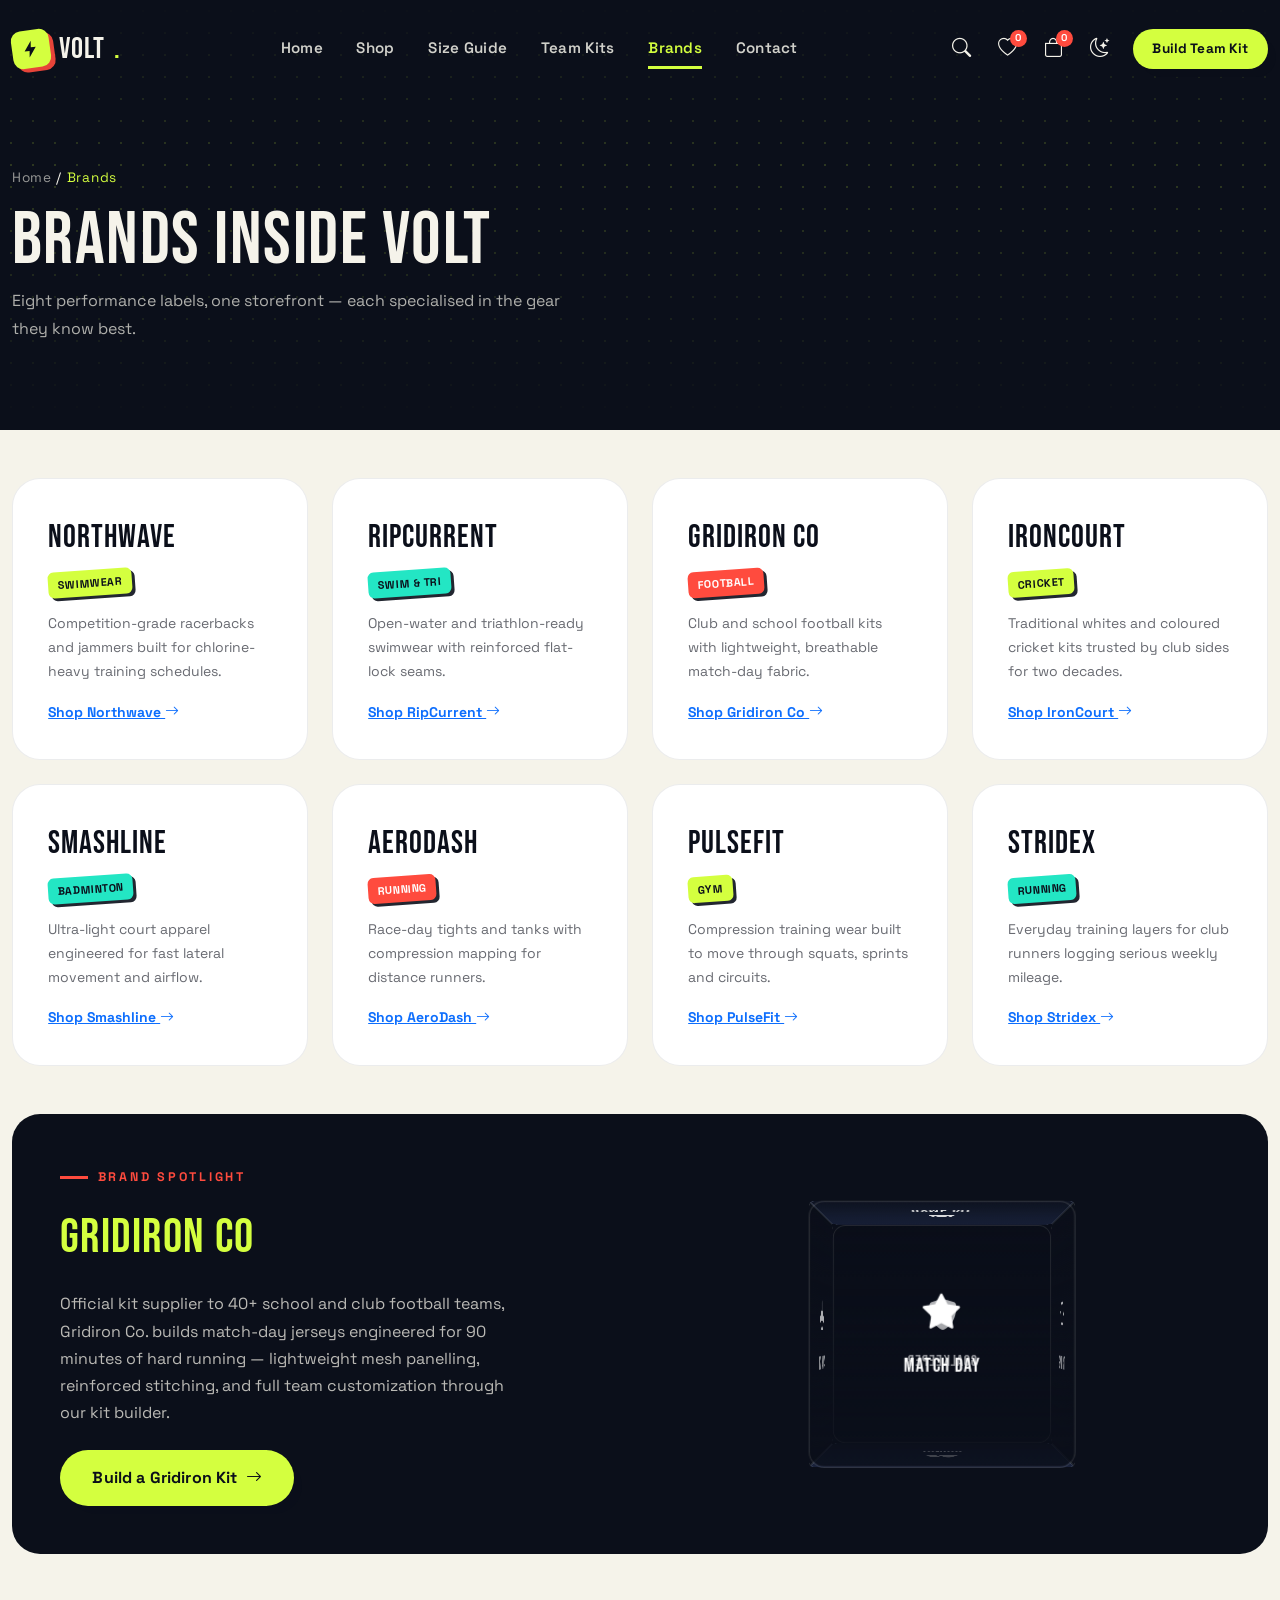
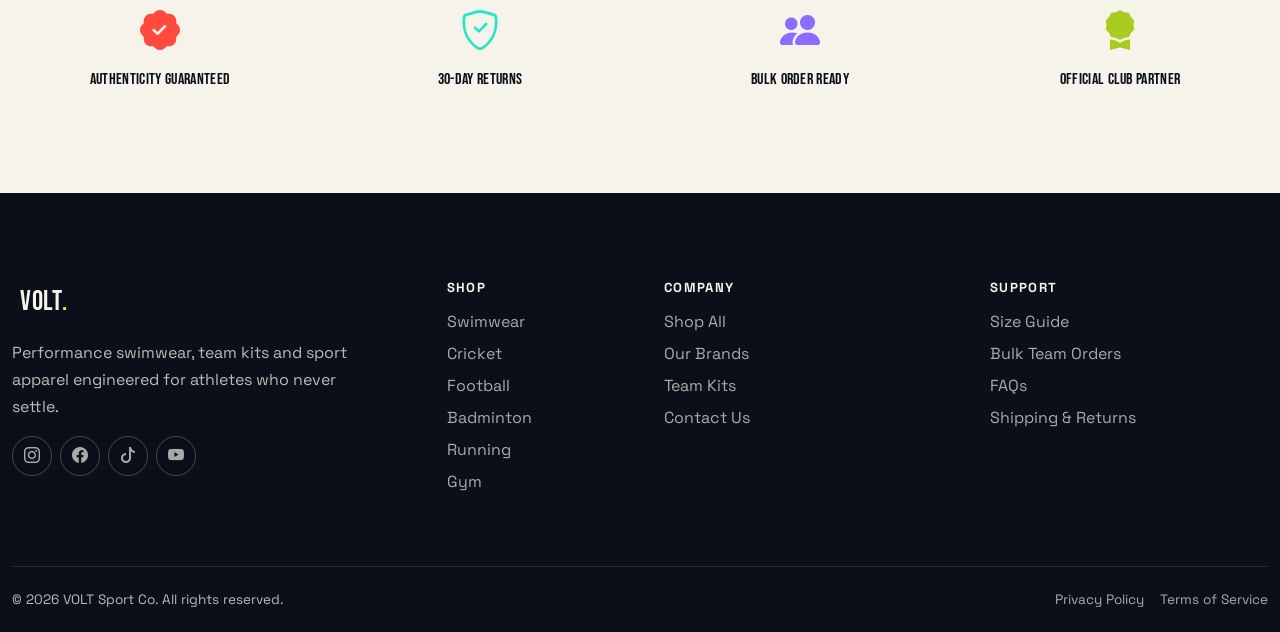
==== velocity-sport/brands.html @ 89af1147 "Add files via upload" ====
<!DOCTYPE html>
<html lang="en">
<head>
<script>(function(){try{var t=localStorage.getItem('volt_theme');if(t==='dark'||t==='light'){document.documentElement.setAttribute('data-theme',t);}else if(window.matchMedia&&window.matchMedia('(prefers-color-scheme: dark)').matches){document.documentElement.setAttribute('data-theme','dark');}}catch(e){}})();</script>
<meta charset="UTF-8">
<meta name="viewport" content="width=device-width, initial-scale=1.0">
<title>Our Brands | VOLT Sport Co.</title>
<meta name="description" content="Discover the performance brands inside VOLT Sport Co. — from swimwear specialists to team sport kit makers.">
<meta name="theme-color" content="#0B0F1A">
<link rel="icon" href="data:image/svg+xml,<svg xmlns=%22http://www.w3.org/2000/svg%22 viewBox=%220 0 24 24%22><rect width=%2224%22 height=%2224%22 rx=%226%22 fill=%22%23D4FF3F%22/><path d=%22M13 2L4 14h6l-1 8 9-12h-6l1-8z%22 fill=%22%230B0F1A%22/></svg>">
<link rel="preconnect" href="https://fonts.googleapis.com">
<link rel="preconnect" href="https://fonts.gstatic.com" crossorigin>
<link href="https://fonts.googleapis.com/css2?family=Bebas+Neue&family=Space+Grotesk:wght@400;500;600;700&display=swap" rel="stylesheet">
<link href="https://cdn.jsdelivr.net/npm/bootstrap@5.3.3/dist/css/bootstrap.min.css" rel="stylesheet">
<link href="https://cdn.jsdelivr.net/npm/bootstrap-icons@1.11.3/font/bootstrap-icons.css" rel="stylesheet">
<link href="https://unpkg.com/aos@2.3.4/dist/aos.css" rel="stylesheet">
<link href="assets/css/style.css" rel="stylesheet">
</head>
<body>

<nav id="mainNav" class="navbar navbar-expand-lg">
  <div class="container container-xl">
    <a class="navbar-brand" href="index.html">
      <span class="brand-mark"><svg viewBox="0 0 24 24" fill="none" xmlns="http://www.w3.org/2000/svg"><path d="M13 2L4 14h6l-1 8 9-12h-6l1-8z" fill="#0B0F1A"/></svg></span>
      VOLT<span style="color:var(--volt);">.</span>
    </a>
    <ul class="navbar-nav nav-links d-none d-lg-flex flex-row mb-0 mx-auto">
        <li class="nav-item"><a class="nav-link" href="index.html">Home</a></li>
        <li class="nav-item"><a class="nav-link" href="shop.html">Shop</a></li>
        <li class="nav-item"><a class="nav-link" href="size-guide.html">Size Guide</a></li>
        <li class="nav-item"><a class="nav-link" href="team-kit-customization.html">Team Kits</a></li>
        <li class="nav-item"><a class="nav-link active" href="brands.html">Brands</a></li>
        <li class="nav-item"><a class="nav-link" href="contact.html">Contact</a></li>
      </ul>
    <div class="nav-actions d-flex align-items-center gap-1">
      <button type="button" class="icon-btn" aria-label="Search" data-search-toggle><i class="bi bi-search"></i></button>
        <a href="wishlist.html" class="icon-btn position-relative" aria-label="Wishlist"><i class="bi bi-heart"></i><span class="cart-count" data-wishlist-count>0</span></a>
        <a href="cart.html" class="icon-btn position-relative" aria-label="Cart"><i class="bi bi-bag"></i><span class="cart-count" data-cart-count>0</span></a>
        <button type="button" class="icon-btn" aria-label="Toggle dark mode" data-theme-toggle><i class="bi bi-moon-stars" data-theme-icon></i></button>
        <a href="team-kit-customization.html" class="btn btn-volt btn-sm-pill ms-2 d-none d-xl-inline-flex">Build Team Kit</a>
      <button class="btn-icon-circle btn-icon-circle-sm d-lg-none ms-1" type="button" data-bs-toggle="offcanvas" data-bs-target="#mobileNav" aria-controls="mobileNav" aria-label="Open menu">
        <i class="bi bi-list fs-5"></i>
      </button>
    </div>
  </div>
</nav>

<div class="offcanvas offcanvas-end offcanvas-sport" tabindex="-1" id="mobileNav">
  <div class="offcanvas-header">
    <span class="fw-display fs-3" style="color:var(--volt)">VOLT.</span>
    <button type="button" class="btn-close btn-close-white" data-bs-dismiss="offcanvas" aria-label="Close"></button>
  </div>
  <div class="offcanvas-body d-flex flex-column">
    <ul class="navbar-nav flex-grow-1">
      <li><a class="nav-link" href="index.html">Home</a></li>
      <li><a class="nav-link" href="shop.html">Shop</a></li>
      <li><a class="nav-link" href="size-guide.html">Size Guide</a></li>
      <li><a class="nav-link" href="team-kit-customization.html">Team Kits</a></li>
      <li><a class="nav-link" href="brands.html">Brands</a></li>
      <li><a class="nav-link" href="contact.html">Contact</a></li>
    </ul>
    <a href="team-kit-customization.html" class="btn btn-volt w-100 mt-4">Build Team Kit</a>
  </div>
</div>

<div class="search-overlay" id="searchOverlay">
  <button type="button" class="search-close" data-search-close aria-label="Close search"><i class="bi bi-x-lg"></i></button>
  <form>
    <input type="search" data-search-input placeholder="Search products…" aria-label="Search products" autocomplete="off">
  </form>
  <div class="search-tags">
    <a href="#" data-search-tag="swimwear">Swimwear</a>
    <a href="#" data-search-tag="cricket">Cricket</a>
    <a href="#" data-search-tag="football">Football</a>
    <a href="#" data-search-tag="badminton">Badminton</a>
    <a href="#" data-search-tag="running">Running</a>
    <a href="#" data-search-tag="gym">Gym</a>
  </div>
</div>

<header class="page-header">
  <div class="container container-xl position-relative">
    <nav class="breadcrumb-sport mb-3"><a href="index.html">Home</a> / <span class="current">Brands</span></nav>
    <h1 class="mb-2">Brands Inside VOLT</h1>
    <p style="color:rgba(245,243,234,.7); max-width:560px;">Eight performance labels, one storefront — each specialised in the gear they know best.</p>
  </div>
</header>

<main class="section-pad pt-5">
  <div class="container container-xl">

    <div class="row g-4 mb-5">
      <div class="col-md-6 col-lg-3" data-aos="fade-up">
        <div class="brand-card">
          <div class="brand-wordmark mb-2">NORTHWAVE</div>
          <span class="sticker sticker-best" style="position:static; display:inline-block;">Swimwear</span>
          <p class="text-secondary small mt-3 mb-3">Competition-grade racerbacks and jammers built for chlorine-heavy training schedules.</p>
          <a href="shop.html" class="fw-bold small text-decoration-underline">Shop Northwave <i class="bi bi-arrow-right"></i></a>
        </div>
      </div>
      <div class="col-md-6 col-lg-3" data-aos="fade-up" data-aos-delay="50">
        <div class="brand-card">
          <div class="brand-wordmark mb-2">RIPCURRENT</div>
          <span class="sticker sticker-new" style="position:static; display:inline-block;">Swim &amp; Tri</span>
          <p class="text-secondary small mt-3 mb-3">Open-water and triathlon-ready swimwear with reinforced flat-lock seams.</p>
          <a href="shop.html" class="fw-bold small text-decoration-underline">Shop RipCurrent <i class="bi bi-arrow-right"></i></a>
        </div>
      </div>
      <div class="col-md-6 col-lg-3" data-aos="fade-up" data-aos-delay="100">
        <div class="brand-card">
          <div class="brand-wordmark mb-2">GRIDIRON CO</div>
          <span class="sticker sticker-sale" style="position:static; display:inline-block;">Football</span>
          <p class="text-secondary small mt-3 mb-3">Club and school football kits with lightweight, breathable match-day fabric.</p>
          <a href="shop.html" class="fw-bold small text-decoration-underline">Shop Gridiron Co <i class="bi bi-arrow-right"></i></a>
        </div>
      </div>
      <div class="col-md-6 col-lg-3" data-aos="fade-up" data-aos-delay="150">
        <div class="brand-card">
          <div class="brand-wordmark mb-2">IRONCOURT</div>
          <span class="sticker sticker-best" style="position:static; display:inline-block;">Cricket</span>
          <p class="text-secondary small mt-3 mb-3">Traditional whites and coloured cricket kits trusted by club sides for two decades.</p>
          <a href="shop.html" class="fw-bold small text-decoration-underline">Shop IronCourt <i class="bi bi-arrow-right"></i></a>
        </div>
      </div>
      <div class="col-md-6 col-lg-3" data-aos="fade-up">
        <div class="brand-card">
          <div class="brand-wordmark mb-2">SMASHLINE</div>
          <span class="sticker sticker-new" style="position:static; display:inline-block;">Badminton</span>
          <p class="text-secondary small mt-3 mb-3">Ultra-light court apparel engineered for fast lateral movement and airflow.</p>
          <a href="shop.html" class="fw-bold small text-decoration-underline">Shop Smashline <i class="bi bi-arrow-right"></i></a>
        </div>
      </div>
      <div class="col-md-6 col-lg-3" data-aos="fade-up" data-aos-delay="50">
        <div class="brand-card">
          <div class="brand-wordmark mb-2">AERODASH</div>
          <span class="sticker sticker-sale" style="position:static; display:inline-block;">Running</span>
          <p class="text-secondary small mt-3 mb-3">Race-day tights and tanks with compression mapping for distance runners.</p>
          <a href="shop.html" class="fw-bold small text-decoration-underline">Shop AeroDash <i class="bi bi-arrow-right"></i></a>
        </div>
      </div>
      <div class="col-md-6 col-lg-3" data-aos="fade-up" data-aos-delay="100">
        <div class="brand-card">
          <div class="brand-wordmark mb-2">PULSEFIT</div>
          <span class="sticker sticker-best" style="position:static; display:inline-block;">Gym</span>
          <p class="text-secondary small mt-3 mb-3">Compression training wear built to move through squats, sprints and circuits.</p>
          <a href="shop.html" class="fw-bold small text-decoration-underline">Shop PulseFit <i class="bi bi-arrow-right"></i></a>
        </div>
      </div>
      <div class="col-md-6 col-lg-3" data-aos="fade-up" data-aos-delay="150">
        <div class="brand-card">
          <div class="brand-wordmark mb-2">STRIDEX</div>
          <span class="sticker sticker-new" style="position:static; display:inline-block;">Running</span>
          <p class="text-secondary small mt-3 mb-3">Everyday training layers for club runners logging serious weekly mileage.</p>
          <a href="shop.html" class="fw-bold small text-decoration-underline">Shop Stridex <i class="bi bi-arrow-right"></i></a>
        </div>
      </div>
    </div>

    <!-- SPOTLIGHT -->
    <div class="brand-spotlight p-4 p-lg-5 mb-5" data-aos="zoom-in">
      <div class="row align-items-center g-5">
        <div class="col-lg-6">
          <span class="eyebrow">Brand spotlight</span>
          <div class="brand-wordmark mt-3" style="font-size:3rem; color:var(--volt);">GRIDIRON CO</div>
          <p class="mt-3" style="color:rgba(245,243,234,.75); max-width:460px;">Official kit supplier to 40+ school and club football teams, Gridiron Co. builds match-day jerseys engineered for 90 minutes of hard running — lightweight mesh panelling, reinforced stitching, and full team customization through our kit builder.</p>
          <a href="team-kit-customization.html" class="btn btn-volt mt-2">Build a Gridiron Kit <i class="bi bi-arrow-right ms-1"></i></a>
        </div>
        <div class="col-lg-6">
          <div class="kit-cube-wrap">
            <div class="kit-cube">
              <div class="face f1" style="background-image:url('https://images.unsplash.com/photo-1761258772216-29a109aa4eb1?auto=format&fit=crop&w=600&h=600&q=85');"><span class="face-content"><i class="bi bi-star-fill"></i>MATCH DAY</span></div>
              <div class="face f2" style="background-image:url('https://images.unsplash.com/photo-1641159009736-8a5fd4e52fef?auto=format&fit=crop&w=600&h=600&q=85');"><span class="face-content"><i class="bi bi-arrow-repeat"></i>TRAINING</span></div>
              <div class="face f3" style="background-image:url('https://images.unsplash.com/photo-1775005968080-abcc8d960053?auto=format&fit=crop&w=600&h=600&q=85');"><span class="face-content"><i class="bi bi-shield-fill"></i>GOALKEEPER</span></div>
              <div class="face f4" style="background-image:url('https://images.unsplash.com/photo-1601087373050-0cb2aa6bf7ab?auto=format&fit=crop&w=600&h=600&q=85');"><span class="face-content"><i class="bi bi-airplane-fill"></i>AWAY KIT</span></div>
              <div class="face f5" style="background-image:url('https://images.unsplash.com/photo-1671016233730-44258a88eb03?auto=format&fit=crop&w=600&h=600&q=85');"><span class="face-content"><i class="bi bi-house-fill"></i>HOME KIT</span></div>
              <div class="face f6" style="background-image:url('https://images.unsplash.com/photo-1622659097574-c814ee26068e?auto=format&fit=crop&w=600&h=600&q=85');"><span class="face-content"><i class="bi bi-people-fill"></i>JUNIOR</span></div>
            </div>
          </div>
        </div>
      </div>
    </div>

    <!-- TRUST BADGES -->
    <div class="row g-4 text-center" data-aos="fade-up">
      <div class="col-6 col-lg-3">
        <i class="bi bi-patch-check-fill fs-1 mb-2 d-block" style="color:var(--coral)"></i>
        <h3 class="h6 mb-0">Authenticity Guaranteed</h3>
      </div>
      <div class="col-6 col-lg-3">
        <i class="bi bi-shield-check fs-1 mb-2 d-block" style="color:var(--cyan)"></i>
        <h3 class="h6 mb-0">30-Day Returns</h3>
      </div>
      <div class="col-6 col-lg-3">
        <i class="bi bi-people-fill fs-1 mb-2 d-block" style="color:var(--violet)"></i>
        <h3 class="h6 mb-0">Bulk Order Ready</h3>
      </div>
      <div class="col-6 col-lg-3">
        <i class="bi bi-award-fill fs-1 mb-2 d-block" style="color:var(--volt-dark)"></i>
        <h3 class="h6 mb-0">Official Club Partner</h3>
      </div>
    </div>

  </div>
</main>

<footer class="site-footer">
  <div class="container container-xl">
    <div class="row g-5">
      <div class="col-lg-4">
        <a href="index.html" class="navbar-brand mb-3 d-inline-flex fw-display fs-3" style="color:var(--paper);">
          <span class="brand-mark me-2"><svg viewBox="0 0 24 24" fill="none" xmlns="http://www.w3.org/2000/svg"><path d="M13 2L4 14h6l-1 8 9-12h-6l1-8z" fill="#0B0F1A"/></svg></span>
          VOLT<span style="color:var(--volt);">.</span>
        </a>
        <p class="pe-lg-5">Performance swimwear, team kits and sport apparel engineered for athletes who never settle.</p>
        <div class="d-flex gap-2 mt-3">
          <a href="https://www.instagram.com/" target="_blank" rel="noopener" class="footer-social" aria-label="Instagram"><i class="bi bi-instagram"></i></a>
          <a href="https://www.facebook.com/" target="_blank" rel="noopener" class="footer-social" aria-label="Facebook"><i class="bi bi-facebook"></i></a>
          <a href="https://www.tiktok.com/" target="_blank" rel="noopener" class="footer-social" aria-label="TikTok"><i class="bi bi-tiktok"></i></a>
          <a href="https://www.youtube.com/" target="_blank" rel="noopener" class="footer-social" aria-label="YouTube"><i class="bi bi-youtube"></i></a>
        </div>
      </div>
      <div class="col-lg-2 col-6">
        <h6 class="mb-3">Shop</h6>
        <ul class="list-unstyled d-flex flex-column gap-2">
          <li><a href="shop.html">Swimwear</a></li>
          <li><a href="shop.html">Cricket</a></li>
          <li><a href="shop.html">Football</a></li>
          <li><a href="shop.html">Badminton</a></li>
          <li><a href="shop.html">Running</a></li>
          <li><a href="shop.html">Gym</a></li>
        </ul>
      </div>
      <div class="col-lg-3 col-6">
        <h6 class="mb-3">Company</h6>
        <ul class="list-unstyled d-flex flex-column gap-2">
          <li><a href="shop.html">Shop All</a></li>
          <li><a href="brands.html">Our Brands</a></li>
          <li><a href="team-kit-customization.html">Team Kits</a></li>
          <li><a href="contact.html">Contact Us</a></li>
        </ul>
      </div>
      <div class="col-lg-3">
        <h6 class="mb-3">Support</h6>
        <ul class="list-unstyled d-flex flex-column gap-2">
          <li><a href="size-guide.html">Size Guide</a></li>
          <li><a href="contact.html">Bulk Team Orders</a></li>
          <li><a href="contact.html#faq">FAQs</a></li>
          <li><a href="contact.html">Shipping &amp; Returns</a></li>
        </ul>
      </div>
    </div>
    <div class="footer-bottom d-flex flex-wrap justify-content-between align-items-center gap-2">
      <span>&copy; <span data-year></span> VOLT Sport Co. All rights reserved.</span>
      <div class="d-flex gap-3">
        <a href="#">Privacy Policy</a><a href="#">Terms of Service</a>
      </div>
    </div>
  </div>
</footer>
<button class="back-to-top" aria-label="Back to top"><i class="bi bi-arrow-up"></i></button>

<script src="https://cdn.jsdelivr.net/npm/bootstrap@5.3.3/dist/js/bootstrap.bundle.min.js"></script>
<script src="https://unpkg.com/aos@2.3.4/dist/aos.js"></script>
<script src="assets/js/store.js"></script>
<script src="assets/js/main.js"></script>
</body>
</html>
---- velocity-sport/assets/css/style.css ----
/* =========================================================
   VOLT SPORT — Swimwear & Sports Clothing Store
   Custom design system layered on top of Bootstrap 5.
   Palette: ink navy + paper cream + volt lime + coral + cyan
   Type: Bebas Neue (display) / Space Grotesk (body)
   ========================================================= */

:root{
  --ink:        #0B0F1A;
  --ink-soft:   #141B2E;
  --ink-line:   #232B41;
  --paper:      #F5F3EA;
  --paper-dim:  #EAE7DB;
  --volt:       #D4FF3F;
  --volt-dark:  #A8CC1F;
  --coral:      #FF4B3E;
  --cyan:       #23E6C4;
  --violet:     #8C6BFF;

  --font-display: 'Bebas Neue', 'Arial Narrow', sans-serif;
  --font-body: 'Space Grotesk', 'Segoe UI', sans-serif;

  --radius-sm: 6px;
  --radius-md: 14px;
  --radius-lg: 28px;

  --shadow-hard: 8px 8px 0 rgba(11,15,26,0.9);
  --shadow-soft: 0 20px 60px -20px rgba(11,15,26,0.45);
  --ease-out: cubic-bezier(.16,1,.3,1);

  /* Theme-aware surface tokens (light = default) */
  --bg-page: var(--paper);
  --bg-surface: #ffffff;
  --bg-surface-alt: var(--paper-dim);
  --text-primary: var(--ink);
  --text-muted: rgba(11,15,26,.62);
  --border-subtle: rgba(11,15,26,.08);
  --border-strong: var(--ink);
  --input-bg: transparent;
  --scrollbar-track: var(--paper-dim);
}
:root[data-theme="dark"]{
  --bg-page: #0B0F1A;
  --bg-surface: #151D33;
  --bg-surface-alt: #10182B;
  --text-primary: #F5F3EA;
  --text-muted: rgba(245,243,234,.62);
  --border-subtle: rgba(245,243,234,.12);
  --border-strong: rgba(245,243,234,.55);
  --input-bg: rgba(245,243,234,.04);
  --scrollbar-track: #10182B;
}

/* ---------- Base ---------- */
*{ box-sizing: border-box; }
html{ scroll-behavior: smooth; }
body{
  font-family: var(--font-body);
  background: var(--bg-page);
  color: var(--text-primary);
  overflow-x: hidden;
  -webkit-font-smoothing: antialiased;
  transition: background .3s var(--ease-out), color .3s var(--ease-out);
}
::selection{ background: var(--volt); color: var(--ink); }
::-webkit-scrollbar{ width: 10px; height:10px; }
::-webkit-scrollbar-track{ background: var(--scrollbar-track); }
::-webkit-scrollbar-thumb{ background: var(--ink); border-radius: 20px; border:2px solid var(--paper-dim); }

h1,h2,h3,h4,h5,h6, .display-font{
  font-family: var(--font-display);
  letter-spacing: .02em;
  text-transform: uppercase;
  line-height: 1.02;
  /* Inherit rather than force text-primary: a heading nested inside a fixed
     literal-colored band (page-header, flip-card back, kit-teaser, etc.)
     must pick up that band's own color instead of overriding it — an
     inherited value always loses to any directly-matching rule, which is
     exactly the bug this caused. Everywhere else this resolves to the same
     var(--text-primary) that <body> already sets, so normal pages are
     unaffected. */
  color: inherit;
}
p{ line-height: 1.7; }
a{ text-decoration: none; }
.text-volt{ color: var(--volt-dark) !important; }
.text-coral{ color: var(--coral) !important; }
.text-cyan{ color: var(--cyan) !important; }
.bg-ink{ background: var(--ink) !important; }
.bg-paper-dim{ background: var(--bg-surface-alt) !important; }
.text-secondary{ color: var(--text-muted) !important; }
.fw-display{ font-family: var(--font-display); letter-spacing:.02em; text-transform:uppercase; }

.eyebrow{
  font-family: var(--font-body);
  font-weight: 700;
  font-size: .78rem;
  letter-spacing: .22em;
  text-transform: uppercase;
  color: var(--coral);
  display: inline-flex;
  align-items: center;
  gap: .6rem;
}
.eyebrow::before{
  content:"";
  width: 28px; height: 3px;
  background: var(--coral);
  display:inline-block;
}

.container-xl{ max-width: 1320px; }

/* ---------- Buttons ---------- */
.btn{
  font-family: var(--font-body);
  font-weight: 700;
  letter-spacing: .01em;
  border-radius: 999px;
  padding: .85rem 1.9rem;
  border: 2px solid transparent;
  transition: transform .25s var(--ease-out), box-shadow .25s var(--ease-out), background .25s, color .25s;
}
.btn-volt{
  background: var(--volt);
  color: var(--ink);
  box-shadow: var(--shadow-hard);
}
.btn-volt:hover{
  background: var(--ink);
  color: var(--volt);
  transform: translate(-3px,-3px);
  box-shadow: 11px 11px 0 rgba(212,255,63,0.85);
}
.btn-coral{
  background: var(--coral);
  color: #fff;
  box-shadow: var(--shadow-hard);
}
.btn-coral:hover{
  background: var(--ink);
  color: var(--coral);
  transform: translate(-3px,-3px);
  box-shadow: 11px 11px 0 rgba(255,75,62,0.75);
}
.btn-outline-ink{
  border-color: var(--border-strong);
  color: var(--text-primary);
  background: transparent;
}
.btn-outline-ink:hover{ background: var(--ink); color: var(--paper); transform: translateY(-2px); }
.newsletter-panel .btn-outline-ink{ border-color: var(--ink) !important; color: var(--ink) !important; }
.newsletter-panel .btn-outline-ink:hover{ background: var(--ink) !important; color: var(--paper) !important; }
/* Newsletter panel keeps a fixed brand-lime background in both themes, so its
   text and input must stay pinned to ink/white rather than following the
   theme-aware text tokens (which would turn near-white in dark mode and
   disappear against the lime background). */
.newsletter-panel, .newsletter-panel h2, .newsletter-panel p{ color: var(--ink) !important; }
.newsletter-panel .form-control-sport{
  background: rgba(11,15,26,.06) !important; color: var(--ink) !important; border-color: var(--ink) !important;
}
.newsletter-panel .form-control-sport::placeholder{ color: rgba(11,15,26,.55) !important; }
.btn-outline-paper{
  border-color: rgba(245,243,234,0.5);
  color: var(--paper);
}
.btn-outline-paper:hover{ background: var(--paper); color: var(--ink); border-color: var(--paper); }
.btn-sm-pill{ padding: .5rem 1.1rem; font-size:.85rem; border-radius: 999px; }
.btn-icon-circle{
  width: 52px; height:52px; border-radius:50%;
  display:inline-flex; align-items:center; justify-content:center;
  border: 2px solid var(--border-strong); background: transparent; color: var(--text-primary);
  transition: all .3s var(--ease-out);
}
.btn-icon-circle:hover{ background: var(--ink); color: var(--volt); transform: rotate(20deg); }

/* ---------- Navbar ---------- */
#mainNav{
  position: fixed; top:0; left:0; right:0; z-index: 1050;
  padding: 1.35rem 0;
  transition: all .4s var(--ease-out);
  background: transparent;
}
#mainNav.is-scrolled{
  background: rgba(11,15,26,0.92);
  backdrop-filter: blur(14px);
  padding: .75rem 0;
  box-shadow: 0 10px 40px -14px rgba(0,0,0,.5);
}
#mainNav .navbar-brand{
  font-family: var(--font-display);
  font-size: 1.85rem;
  letter-spacing: .04em;
  color: var(--paper);
  display:flex; align-items:center; gap:.55rem;
}
#mainNav .navbar-brand .brand-mark{
  width: 38px; height:38px; border-radius: 10px;
  background: var(--volt);
  display:inline-flex; align-items:center; justify-content:center;
  transform: rotate(-8deg);
  box-shadow: 4px 4px 0 rgba(255,75,62,0.9);
}
#mainNav .navbar-brand .brand-mark svg{ width:20px; height:20px; }
#mainNav .container-xl{ display:flex; align-items:center; justify-content:space-between; flex-wrap: nowrap; gap: .75rem; }
.btn-icon-circle-sm{ width:42px; height:42px; border-color: rgba(245,243,234,0.5); color: var(--paper); }
.nav-links{ gap: 2.1rem; }
.nav-links .nav-link{
  position:relative;
  font-family: var(--font-body);
  font-weight: 600;
  font-size: .95rem;
  letter-spacing: .02em;
  color: rgba(245,243,234,0.85) !important;
  padding: .3rem 0 !important;
}
.nav-links .nav-link::after{
  content:"";
  position:absolute; left:0; bottom:-4px;
  width:0; height:3px; background: var(--volt);
  transition: width .3s var(--ease-out);
}
.nav-links .nav-link:hover::after,
.nav-links .nav-link.active::after{ width:100%; }
.nav-links .nav-link.active{ color: var(--volt) !important; }
.nav-actions .icon-btn{
  background: transparent; border: none; padding: 0; margin: 0; appearance: none; cursor: pointer;
  color: var(--paper); font-size:1.2rem; position:relative;
  width:42px;height:42px; display:inline-flex; align-items:center; justify-content:center;
  border-radius: 50%; transition: background .25s;
}
.nav-actions .icon-btn:hover{ background: rgba(245,243,234,0.12); }
.nav-actions .icon-btn:focus{ outline: 2px solid rgba(245,243,234,.4); outline-offset: 2px; }
.cart-count{
  position:absolute; top:2px; right:2px;
  background: var(--coral); color:#fff; font-size:.62rem; font-weight:700;
  width:17px; height:17px; border-radius:50%;
  display:flex; align-items:center; justify-content:center;
  font-family: var(--font-body);
}
.offcanvas-sport{ background: var(--ink); color: var(--paper); width: min(380px, 88vw); }
.offcanvas-sport .nav-link{ color: var(--paper); font-size:1.4rem; font-family: var(--font-display); letter-spacing:.03em; padding:.6rem 0; }

/* ---------- Hero (3D layered) ---------- */
.hero{
  position: relative;
  min-height: 100vh;
  background: radial-gradient(ellipse at 20% 20%, #1c2540 0%, var(--ink) 55%);
  color: var(--paper);
  overflow: hidden;
  padding-top: 140px;
  padding-bottom: 90px;
  perspective: 1400px;
}
.hero::before{
  content:"";
  position:absolute; inset:0;
  background-image: linear-gradient(rgba(245,243,234,.05) 1px, transparent 1px), linear-gradient(90deg, rgba(245,243,234,.05) 1px, transparent 1px);
  background-size: 46px 46px;
  mask-image: radial-gradient(ellipse at 30% 30%, black 0%, transparent 70%);
  pointer-events: none;
}
.hero-blob{
  position:absolute; border-radius:50%;
  filter: blur(60px); opacity:.55; pointer-events:none;
}
.hero-blob.b1{ width:420px; height:420px; background: var(--volt); top:-120px; right:6%; opacity:.28; }
.hero-blob.b2{ width:340px; height:340px; background: var(--coral); bottom:-100px; left:2%; opacity:.25; }
.hero-blob.b3{ width:260px; height:260px; background: var(--cyan); top:38%; right:32%; opacity:.16; }

.hero-title{
  font-size: clamp(3rem, 7.4vw, 6.6rem);
  color: var(--paper);
  margin-bottom: 0;
}
.hero-title .line-outline{
  -webkit-text-stroke: 1.5px var(--paper);
  color: transparent;
}
.hero-title .line-volt{ color: var(--volt); }

.hero-stage{
  position: relative;
  height: 560px;
  transform-style: preserve-3d;
}
.hero-stage .float-card{
  position:absolute;
  border-radius: var(--radius-lg);
  background: linear-gradient(145deg, #1a2138, #0e1424);
  border: 1px solid rgba(245,243,234,0.08);
  box-shadow: var(--shadow-soft);
  transform-style: preserve-3d;
  will-change: transform;
  transition: transform .1s linear;
}
.hero-stage .card-main{
  width: 78%; height: 78%; top: 10%; left: 10%;
  transform: translateZ(40px) rotateY(-8deg) rotateX(4deg);
  z-index:3;
  display:flex; align-items:center; justify-content:center;
  padding: 0;
  overflow:hidden;
  border-radius: var(--radius-lg);
}
.hero-stage .card-main img{ width:100%; height:100%; object-fit:cover; filter: drop-shadow(0 30px 40px rgba(0,0,0,.55)); }
.hero-stage .card-chip{
  position:absolute; z-index:4; padding: .9rem 1.15rem;
  background: var(--paper); color: var(--ink); border-radius: var(--radius-md);
  box-shadow: 0 20px 40px -12px rgba(0,0,0,.5);
  transform: translateZ(90px);
  min-width: 168px;
}
/* These chips are always paper-colored (they "pop" against the always-dark
   hero regardless of theme), so any muted-text utility inside them must stay
   ink-based rather than following the theme-aware text tokens. */
.hero-stage .card-chip .text-secondary{ color: rgba(11,15,26,.6) !important; }
.hero-stage .chip-1{ top: 6%; right: -4%; transform: translateZ(110px) rotate(-4deg); }
.hero-stage .chip-2{ bottom: 8%; left: -6%; background: var(--volt); transform: translateZ(120px) rotate(3deg); }
.hero-stage .chip-3{ top: 44%; right: -10%; background: var(--ink); color: var(--paper); transform: translateZ(140px) rotate(2deg); }
.chip-rating{ display:flex; align-items:center; gap:.35rem; font-weight:700; font-size:.9rem; }

.hero-stats{ gap: 2.6rem; }
.hero-stats .stat-num{
  font-family: var(--font-display);
  font-size: 2.6rem;
  color: var(--volt);
  line-height: 1;
}
.hero-stats .stat-label{ font-size:.78rem; letter-spacing:.08em; text-transform:uppercase; color: rgba(245,243,234,.65); }

/* Marquee ticker */
.marquee-strip{
  background: var(--volt);
  color: var(--ink);
  overflow:hidden;
  padding: .9rem 0;
  border-top: 2px solid var(--ink); border-bottom: 2px solid var(--ink);
}
.marquee-track{
  display:flex; width: max-content;
  animation: marquee 26s linear infinite;
  gap: 3rem;
}
.marquee-track span{
  font-family: var(--font-display);
  font-size: 1.4rem;
  letter-spacing:.06em;
  display:flex; align-items:center; gap: .8rem;
  white-space:nowrap;
}
@keyframes marquee{ from{ transform: translateX(0); } to{ transform: translateX(-50%); } }

/* ---------- Sections ---------- */
section{ position: relative; }
.section-pad{ padding: 6.5rem 0; }
.section-angle-top{ clip-path: polygon(0 4%, 100% 0, 100% 100%, 0 100%); margin-top:-2px; }
.section-angle-bottom{ clip-path: polygon(0 0, 100% 0, 100% 96%, 0 100%); }

.section-head{ max-width: 640px; }
.section-head h2{ font-size: clamp(2.1rem, 4.4vw, 3.4rem); }

/* Category flip cards (Shop by Sport) */
.flip-card{ display:block; text-decoration:none; perspective: 1200px; height: 300px; }
.flip-inner{
  position:relative; width:100%; height:100%;
  transform-style: preserve-3d;
  transition: transform .7s var(--ease-out);
}
.flip-card:hover .flip-inner{ transform: rotateY(180deg); }
.flip-face{
  position:absolute; inset:0;
  border-radius: var(--radius-lg);
  backface-visibility: hidden;
  display:flex; flex-direction:column; justify-content:flex-end;
  padding: 1.6rem;
  overflow:hidden;
}
.flip-front{
  background-size: cover; background-position:center;
  color:#fff;
}
.flip-front::after{
  content:""; position:absolute; inset:0;
  background: linear-gradient(0deg, rgba(11,15,26,.88) 5%, rgba(11,15,26,.05) 60%);
}
.flip-front .flip-front-content{ position:relative; z-index:1; }
.flip-front .cat-index{
  position:absolute; top:1.4rem; right:1.5rem; z-index:1;
  font-family: var(--font-display); font-size:2.4rem; color: rgba(255,255,255,.35);
}
.flip-back{
  background: var(--ink); color: var(--paper);
  transform: rotateY(180deg);
  justify-content: center; align-items:flex-start;
  gap: .6rem;
}
.flip-back p{ font-size:.92rem; color: rgba(245,243,234,.75); }
.flip-card.touched .flip-inner{ transform: rotateY(180deg); }
.cat-tagline{ display:block; font-size:.85rem; color: rgba(245,243,234,.68); margin-top:.4rem; font-weight:500; max-width:210px; }
.flip-back .back-visit{ display:inline-flex; align-items:center; gap:.4rem; }

/* Shop by gender cards */
.gender-card{ position:relative; overflow:hidden; display:flex !important; flex-direction:column; text-decoration:none; color: var(--ink); }
.gender-card:hover{ text-decoration:none; }
.gender-pictogram{ position:absolute; right:-6px; bottom:-10px; width:150px; height:180px; opacity:0.92; pointer-events:none; }
.gender-pictogram svg{ width:100%; height:100%; display:block; }
.gender-card .gender-cta{ margin-top:auto; padding-top:2.2rem; font-weight:700; display:inline-flex; align-items:center; gap:.4rem; position:relative; z-index:1; }
.gender-card h3{ position:relative; z-index:1; }
.gender-card .badge{ position:relative; z-index:1; }

/* Testimonial face avatars */
.testi-avatar{ overflow:hidden; }
.testi-face{ width:100%; height:100%; display:block; object-fit:cover; }

/* Tilt product cards */
.tilt-card{
  perspective: 1000px;
}
.tilt-inner{
  transform-style: preserve-3d;
  transition: transform .25s var(--ease-out);
  will-change: transform;
}
.product-card{
  background: var(--bg-surface);
  border-radius: var(--radius-md);
  overflow:hidden;
  border: 1px solid var(--border-subtle);
  height:100%;
  transition: box-shadow .3s var(--ease-out);
}
.tilt-card:hover .product-card{ box-shadow: 0 30px 50px -20px rgba(11,15,26,.35); }
.product-media{
  position:relative; aspect-ratio: 1/1.05;
  background: var(--bg-surface-alt);
  display:flex; align-items:center; justify-content:center;
  overflow:hidden;
}
.product-media img{
  width:78%; height:78%; object-fit:contain;
  transform: translateZ(30px);
  filter: drop-shadow(0 18px 22px rgba(0,0,0,.18));
  transition: transform .35s var(--ease-out);
}
.tilt-card:hover .product-media img{ transform: translateZ(50px) scale(1.04); }
.product-badges{ position:absolute; top:.85rem; left:.85rem; display:flex; flex-direction:column; gap:.4rem; z-index:2; }
.sticker{
  font-family: var(--font-body); font-weight:700; font-size:.68rem; letter-spacing:.05em;
  padding: .3rem .6rem; border-radius: 6px; text-transform:uppercase;
  transform: rotate(-4deg);
  box-shadow: 3px 3px 0 rgba(11,15,26,.9);
}
.sticker-new{ background: var(--cyan); color: var(--ink); }
.sticker-sale{ background: var(--coral); color:#fff; }
.sticker-best{ background: var(--volt); color: var(--ink); }
.product-quick{
  position:absolute; top:.85rem; right:.85rem; display:flex; flex-direction:column; gap:.5rem; z-index:2;
  opacity:1; transition: all .3s var(--ease-out);
}
.product-quick button[data-wishlist-toggle]{ opacity:1; }
.product-quick button:not([data-wishlist-toggle]){ opacity:0; transform: translateX(10px); }
.tilt-card:hover .product-quick button{ opacity:1; transform: translateX(0); }
@media (hover: none), (pointer: coarse){
  .product-quick button{ opacity:1 !important; transform:none !important; }
}
.product-quick button{
  width:38px; height:38px; border-radius:50%; border:none;
  background:#fff; color: var(--ink); display:flex; align-items:center; justify-content:center;
  box-shadow: 0 6px 16px rgba(0,0,0,.18); transition: all .25s;
}
.product-quick button:hover{ background: var(--ink); color: var(--volt); }
.product-body{ padding: 1.15rem 1.25rem 1.4rem; }
.product-cat{ font-size:.72rem; letter-spacing:.1em; text-transform:uppercase; color: var(--coral); font-weight:700; }
.product-name{ font-family: var(--font-body); font-weight:700; font-size:1.02rem; margin: .25rem 0 .4rem; }
.product-rating{ color: var(--volt-dark); font-size:.82rem; display:flex; align-items:center; gap:.3rem; }
.product-price{ font-family: var(--font-display); font-size:1.35rem; letter-spacing:.02em; }
.product-price .was{ font-family: var(--font-body); font-size:.85rem; color: var(--text-muted); text-decoration: line-through; font-weight:400; margin-left:.4rem; }
.swatches{ display:flex; gap:.4rem; margin-top:.6rem; }
.swatch{ width:16px; height:16px; border-radius:50%; border:2px solid #fff; box-shadow: 0 0 0 1px rgba(11,15,26,.25); cursor:pointer; }
.swatch.active{ box-shadow: 0 0 0 2px var(--ink); }

/* Coverflow brand strip */
.brand-orbit{
  display:flex; align-items:center; gap: 3.4rem; overflow:hidden;
  padding: 1rem 0;
}
.brand-orbit .brand-word{
  font-family: var(--font-display); font-size: 2.1rem; letter-spacing:.03em;
  color: var(--text-muted); opacity:.55;
  transition: all .35s var(--ease-out);
  transform: perspective(400px) rotateY(0deg);
  white-space:nowrap;
}
.brand-orbit .brand-word:hover{ color: var(--text-primary); opacity:1; transform: perspective(400px) rotateY(8deg) scale(1.08); }

/* Feature icon rotate */
.feature-3d{
  width:76px; height:76px; border-radius: 22px;
  background: var(--ink); color: var(--volt);
  display:flex; align-items:center; justify-content:center;
  transform-style: preserve-3d;
  transition: transform .5s var(--ease-out);
  box-shadow: var(--shadow-hard);
}
.feature-card:hover .feature-3d{ transform: rotateY(180deg); }
.feature-3d svg{ backface-visibility:hidden; }

/* Team kit teaser */
.kit-teaser{
  background: var(--ink); color: var(--paper);
  border-radius: var(--radius-lg);
  position:relative; overflow:hidden;
}
.kit-cube-wrap{ perspective: 1200px; }
.kit-cube{
  width: 240px; height:240px; margin:0 auto;
  position:relative; transform-style:preserve-3d;
  animation: spinCube 14s linear infinite;
}
.kit-cube .face{
  position:absolute; inset:0;
  display:flex; align-items:center; justify-content:center;
  border-radius: var(--radius-md);
  font-family: var(--font-display); font-size:1.1rem; letter-spacing:.05em;
  border:1px solid rgba(245,243,234,.15);
  background-size: cover; background-position: center;
  overflow: hidden;
}
.kit-cube .face::before{
  content:""; position:absolute; inset:0; z-index:0;
  background: linear-gradient(to top, rgba(11,15,26,.82) 0%, rgba(11,15,26,.35) 55%, rgba(11,15,26,.12) 100%);
}
.kit-cube .face-content{
  position:relative; z-index:1;
  display:flex; flex-direction:column; align-items:center; justify-content:center; gap:.6rem;
  color:#fff;
}
.kit-cube .face i{ font-size:2.1rem; }
.kit-cube .f1{ background: linear-gradient(135deg,var(--coral),#c72b20); transform: translateZ(120px); color:#fff; }
.kit-cube .f2{ background: linear-gradient(135deg,var(--cyan),#0fb9a0); transform: rotateY(90deg) translateZ(120px); color: var(--ink); }
.kit-cube .f3{ background: linear-gradient(135deg,var(--volt),var(--volt-dark)); transform: rotateY(180deg) translateZ(120px); color: var(--ink); }
.kit-cube .f4{ background: linear-gradient(135deg,var(--violet),#5b3fce); transform: rotateY(-90deg) translateZ(120px); color:#fff; }
.kit-cube .f5{ background: #1c2540; transform: rotateX(90deg) translateZ(120px); }
.kit-cube .f6{ background: #1c2540; transform: rotateX(-90deg) translateZ(120px); }
/* Tumble on BOTH axes so every face — including the top/bottom faces
   (f5/f6) — actually rotates into full, square view at some point.
   A fixed rotateX with only rotateY varying (the old version) left f5/f6
   permanently stuck at a steep, near-edge-on angle, which read as
   "images not aligned / not visible properly" since two of the six
   faces never squared up to the viewer. */
@keyframes spinCube{
  0%   { transform: rotateX(0deg)   rotateY(0deg); }
  25%  { transform: rotateX(90deg)  rotateY(90deg); }
  50%  { transform: rotateX(180deg) rotateY(180deg); }
  75%  { transform: rotateX(270deg) rotateY(270deg); }
  100% { transform: rotateX(360deg) rotateY(360deg); }
}

/* Testimonials */
.testi-card{
  background: var(--bg-surface); border-radius: var(--radius-lg);
  padding: 2.2rem; position:relative;
  border: 1px solid var(--border-subtle);
  box-shadow: var(--shadow-soft);
  display: flex; flex-direction: column;
}
/* Push the avatar/name row to the card's bottom edge regardless of how many
   lines the quote above it wraps to, so the three testimonial names line up
   on the same row even when their quotes are different lengths. This has to
   be `!important`: the markup also carries Bootstrap's `.mt-4` spacing
   utility on the same element, and every Bootstrap 5 spacing utility ships
   `!important` on its own declaration — which otherwise silently wins over
   this rule regardless of selector specificity and quietly cancels the
   bottom-push effect entirely. */
.testi-card .testi-meta{ margin-top: auto !important; padding-top: 1.5rem; }
.testi-quote{
  font-family: var(--font-display); font-size:4rem; line-height:.5; color: var(--volt-dark);
  display:block; margin-bottom: 1rem;
}
.testi-avatar{
  width:52px; height:52px; border-radius:50%; object-fit:cover;
  border: 3px solid var(--paper-dim);
}

/* Stat / counters */
.counter-block .num{ font-family: var(--font-display); font-size: 3.2rem; color: var(--ink); }

/* Newsletter */
.newsletter-panel{
  background: var(--volt);
  border-radius: var(--radius-lg);
  padding: 3.4rem;
  position:relative; overflow:hidden;
}
.newsletter-panel::after{
  content:"VOLT"; position:absolute; right:-.3rem; bottom:-3.2rem;
  font-family: var(--font-display); font-size: 9rem; color: rgba(11,15,26,.07);
  letter-spacing: .02em;
}
.form-control-sport{
  border: 2px solid var(--border-strong); border-radius: 999px; color: var(--text-primary);
  padding: .95rem 1.4rem; background: var(--input-bg); font-family: var(--font-body); font-weight:600;
}
.form-control-sport:focus{ outline:none; box-shadow: 0 0 0 4px rgba(11,15,26,.12); }

/* Footer */
footer.site-footer{
  background: var(--ink); color: rgba(245,243,234,.75);
  padding-top: 5.5rem;
}
footer.site-footer h6{ color: var(--paper); font-family: var(--font-body); font-weight:700; text-transform:uppercase; font-size:.82rem; letter-spacing:.1em; }
footer.site-footer a{ color: rgba(245,243,234,.68); transition: color .2s; }
footer.site-footer a:hover{ color: var(--volt); }
.footer-social{
  width:40px; height:40px; border-radius:50%; border:1px solid rgba(245,243,234,.25);
  display:inline-flex; align-items:center; justify-content:center; transition: all .25s;
}
.footer-social:hover{ background: var(--volt); border-color: var(--volt); color: var(--ink) !important; transform: translateY(-3px); }
.footer-bottom{ border-top: 1px solid rgba(245,243,234,.12); margin-top: 3.5rem; padding: 1.4rem 0; font-size:.85rem; }

.back-to-top{
  position: fixed; right: 1.6rem; bottom: 1.6rem; z-index: 1040;
  width: 52px; height:52px; border-radius:50%;
  background: var(--ink); color: var(--volt); border: none;
  display:flex; align-items:center; justify-content:center;
  box-shadow: 0 12px 30px -8px rgba(0,0,0,.5);
  opacity:0; visibility:hidden; transform: translateY(12px);
  transition: all .35s var(--ease-out);
}
.back-to-top.show{ opacity:1; visibility:visible; transform: translateY(0); }
.back-to-top:active{ transform: translateY(2px) scale(.94); }

/* ---------- Page header (inner pages) ---------- */
.page-header{
  background: var(--ink); color: var(--paper);
  padding: 10.5rem 0 4.5rem;
  position:relative; overflow:hidden;
}
.page-header::before{
  content:""; position:absolute; inset:0;
  background-image: radial-gradient(circle, rgba(212,255,63,.5) 1.4px, transparent 1.4px);
  background-size: 22px 22px;
  mask-image: linear-gradient(180deg, transparent, black 40%, transparent);
  opacity:.35;
}
.breadcrumb-sport{ font-size:.85rem; letter-spacing:.05em; }
.breadcrumb-sport a{ color: rgba(245,243,234,.6); }
.breadcrumb-sport .current{ color: var(--volt); }
.page-header h1{ font-size: clamp(2.6rem,6vw,4.6rem); color: var(--paper); }

/* ---------- Shop layout ---------- */
.shop-sidebar{
  background: var(--bg-surface); border-radius: var(--radius-lg);
  padding: 1.8rem; border: 1px solid var(--border-subtle);
}
.filter-block + .filter-block{ margin-top: 1.8rem; padding-top:1.8rem; border-top:1px dashed var(--border-subtle); }
.filter-block h6{ font-family: var(--font-body); font-weight:700; text-transform:uppercase; font-size:.82rem; letter-spacing:.08em; margin-bottom: 1rem; }
.form-check-sport .form-check-input{ width:1.15em; height:1.15em; border-radius:4px; border:2px solid var(--border-strong); background: var(--input-bg); }
.form-check-sport .form-check-input:checked{ background-color: var(--ink); border-color: var(--ink); }
.form-check-sport label{ font-size:.92rem; font-weight:500; }
.color-filter{ display:flex; flex-wrap:wrap; gap:.55rem; }
.color-filter .swatch{ width:24px; height:24px; }
.range-sport{ accent-color: var(--text-primary); width:100%; }
.sort-select{
  border-radius: 999px; border: 2px solid var(--border-strong); padding: .55rem 1.2rem; color: var(--text-primary);
  font-weight:600; font-size:.88rem; background: var(--input-bg);
}
.view-toggle button{
  width:40px; height:40px; border-radius: 8px; border: 2px solid var(--border-strong); background: transparent; color: var(--text-primary);
  display:inline-flex; align-items:center; justify-content:center;
}
.view-toggle button.active{ background: var(--ink); color: var(--volt); }
.pagination-sport .page-link{
  border: none; background: transparent; color: var(--text-primary); font-weight:700;
  width:42px; height:42px; border-radius:50%; display:flex; align-items:center; justify-content:center; margin: 0 .2rem;
}
.pagination-sport .page-item.active .page-link{ background: var(--ink); color: var(--volt); }

/* List view for shop grid */
[data-product-grid].view-list .product-item{ flex: 0 0 100%; max-width:100%; }
[data-product-grid].view-list .product-card{ display:flex; flex-direction:row; align-items:stretch; }
[data-product-grid].view-list .product-media{ width: 220px; flex: 0 0 220px; aspect-ratio: auto; }
[data-product-grid].view-list .product-body{ flex:1; display:flex; flex-direction:column; justify-content:center; }
@media (max-width: 575.98px){
  [data-product-grid].view-list .product-card{ flex-direction:column; }
  [data-product-grid].view-list .product-media{ width:100%; }
}

/* ---------- Size guide ---------- */
.size-tabs .nav-link{
  border-radius: 999px; padding: .7rem 1.4rem; font-weight:700; color: var(--text-primary);
  border: 2px solid var(--border-strong); margin: .3rem; background: transparent;
}
.size-tabs .nav-link.active{ background: var(--ink); color: var(--volt); }
/* Bootstrap's own table CSS sets BOTH `color` and `background-color`
   DIRECTLY on every cell via `.table > :not(caption) > * > *{ color:
   var(--bs-table-color-state, var(--bs-table-color-type, var(--bs-table-
   color))); background-color: var(--bs-table-bg); }` — and those variables
   default to `var(--bs-emphasis-color)` (near-black) and `var(--bs-body-bg)`
   (white), neither of which is theme-aware here since this site never sets
   Bootstrap's own `data-bs-theme` attribute. A plain `color`/`background`
   set on an ancestor like `.table-sport`/`.table-sport thead` is always
   beaten by that direct per-cell rule, regardless of specificity — the
   inherited value simply loses to any directly-matching rule on the cell
   itself (same rule documented elsewhere in this file), and setting the
   `--bs-table-*` variable one level up on an ancestor still fails the same
   way if the CELL's own background is opaque. The reliable fix is to skip
   the variable indirection and set `color`/`background-color` with
   `!important` directly on the actual th/td elements — !important always
   wins over Bootstrap's plain declaration no matter what its variables
   resolve to. */
.table-sport{ background: var(--bg-surface); border-radius: var(--radius-md); overflow:hidden; }
.table-sport th, .table-sport td{ padding: .85rem 1.1rem; color: var(--text-primary) !important; background-color: transparent !important; }
.table-sport thead th{ background-color: var(--ink) !important; color: var(--paper) !important; }
/* Modifier for a .table-sport table that sits on a permanently-dark literal
   card (e.g. the Kids Sizing .grad-ink panel) instead of the normal light/
   dark-theme-aware surface: forces paper text throughout regardless of
   theme, and drops the table's own background so the dark card behind it
   shows through instead of --bg-surface. */
.table-sport-inverse{ background: transparent; }
.table-sport-inverse th, .table-sport-inverse td{ color: var(--paper) !important; }
.unit-toggle{
  display:inline-flex; border:2px solid var(--border-strong); border-radius:999px; overflow:hidden;
}
.unit-toggle button{ border:none; background:transparent; padding:.5rem 1.1rem; font-weight:700; color: var(--text-primary); }
.unit-toggle button.active{ background: var(--ink); color: var(--volt); }
.measure-step{
  background: var(--bg-surface); border-radius: var(--radius-md); padding: 1.6rem; height:100%;
  border: 1px solid var(--border-subtle);
}
.measure-step .step-num{
  width:44px;height:44px;border-radius:50%; background: var(--volt); color: var(--ink);
  font-family: var(--font-display); font-size:1.3rem; display:flex; align-items:center; justify-content:center; margin-bottom:1rem;
}

/* ---------- Team kit customizer ---------- */
.kit-builder{ background: var(--bg-surface); border-radius: var(--radius-lg); border: 1px solid var(--border-subtle); color: var(--text-primary); }
.kit-preview-stage{
  background: radial-gradient(ellipse at center, #1c2540, var(--ink));
  border-radius: var(--radius-lg);
  min-height: 480px;
  display:flex; align-items:center; justify-content:center;
  position:relative; overflow:hidden;
  perspective: 1000px;
}
.kit-preview-stage svg{ width: 62%; max-width:320px; transform: rotateY(-6deg); transition: transform .3s; filter: drop-shadow(0 30px 30px rgba(0,0,0,.5)); }
.kit-preview-stage:hover svg{ transform: rotateY(6deg); }
.option-swatch{
  width: 42px; height:42px; border-radius:50%; cursor:pointer;
  border: 3px solid #fff; box-shadow: 0 0 0 2px rgba(11,15,26,.15);
  transition: transform .2s;
}
.option-swatch.active{ box-shadow: 0 0 0 3px var(--text-primary); transform: scale(1.1); }
.kit-type-card{
  border: 2px solid var(--border-subtle); border-radius: var(--radius-md); color: var(--text-primary);
  padding: 1rem; text-align:center; cursor:pointer; transition: all .25s;
}
.kit-type-card.active, .kit-type-card:hover{ border-color: var(--border-strong); background: var(--bg-surface-alt); }
.tier-table tr.active-tier{ background: var(--volt); }
.tier-table tr.active-tier td{ color: var(--ink) !important; font-weight:700; }
.process-3d{ display:flex; flex-wrap:wrap; gap:1.4rem; }
.process-step{
  flex: 1 1 200px; background: var(--bg-surface); border-radius: var(--radius-md); padding: 1.6rem;
  border: 1px solid var(--border-subtle); position:relative;
  transform: perspective(800px) rotateX(0deg);
  transition: transform .3s;
}
.process-step:hover{ transform: perspective(800px) rotateX(6deg) translateY(-6px); box-shadow: var(--shadow-soft); }

/* ---------- Brands page ---------- */
.brand-card{
  background: var(--bg-surface); border-radius: var(--radius-lg); padding: 2.2rem;
  border: 1px solid var(--border-subtle); height:100%;
  transition: transform .35s var(--ease-out), box-shadow .35s;
}
.brand-card:hover{ transform: translateY(-8px) rotateZ(-.4deg); box-shadow: var(--shadow-soft); }
.brand-wordmark{ font-family: var(--font-display); font-size: 2rem; letter-spacing:.03em; }
.brand-spotlight{
  background: var(--ink); border-radius: var(--radius-lg); overflow:hidden; color: var(--paper);
}

/* ---------- Contact ---------- */
.contact-card{
  background: var(--bg-surface); border-radius: var(--radius-lg); padding: 1.8rem;
  border: 1px solid var(--border-subtle); height:100%;
}
.map-frame{
  border-radius: var(--radius-lg); overflow:hidden; border: 1px solid rgba(11,15,26,.08);
  filter: grayscale(.25) contrast(1.05);
  min-height: 340px;
}
.form-floating-sport label{ color: var(--text-muted); }
.form-floating-sport .form-control, .form-floating-sport .form-select{
  border-radius: var(--radius-sm); border: 2px solid var(--border-subtle); min-height:58px;
  background: var(--input-bg); color: var(--text-primary);
}
.form-floating-sport .form-control:focus, .form-floating-sport .form-select:focus{
  border-color: var(--border-strong); box-shadow: none;
}
/* Native "choose file" inputs ignore most form styling by default and fall
   back to the browser's own grey control, which clashes with every other
   themed field on the page. Style the input box itself plus its button
   pseudo-element (both WebKit/Blink and Firefox prefixes) so it matches the
   rest of the form. */
.form-floating-sport input[type="file"].form-control{
  padding: .5rem .7rem; line-height: 1.9; cursor: pointer;
}
.form-floating-sport input[type="file"].form-control::file-selector-button,
.form-floating-sport input[type="file"].form-control::-webkit-file-upload-button{
  font-family: var(--font-body); font-weight:700; font-size:.82rem;
  padding: .5rem 1rem; margin-right: 1rem;
  border: none; border-radius: var(--radius-sm);
  background: var(--ink); color: var(--paper);
  cursor: pointer; transition: background .2s var(--ease-out), color .2s var(--ease-out);
}
.form-floating-sport input[type="file"].form-control:hover::file-selector-button,
.form-floating-sport input[type="file"].form-control:hover::-webkit-file-upload-button{
  background: var(--volt); color: var(--ink);
}
.nav-pills-sport .nav-link{
  border-radius: 999px; font-weight:700; color: var(--text-primary); padding: .7rem 1.5rem; border: 2px solid var(--border-strong);
}
.nav-pills-sport .nav-link.active{ background: var(--ink); color: var(--volt); }
.accordion-sport .accordion-button{
  font-family: var(--font-body); font-weight:700; background: var(--bg-surface); color: var(--text-primary); box-shadow:none;
  border-radius: var(--radius-md) !important;
}
.accordion-sport .accordion-button:not(.collapsed){ color: var(--text-primary); background: var(--bg-surface-alt); }
.accordion-sport .accordion-button::after{ display:none; }
.accordion-sport .accordion-item{ border: 1px solid var(--border-subtle); border-radius: var(--radius-md); overflow:hidden; margin-bottom:1rem; }
.plus-minus{ width:22px; height:22px; position:relative; flex-shrink:0; }
.plus-minus::before, .plus-minus::after{
  content:""; position:absolute; background: var(--text-primary); transition: transform .3s;
}
.plus-minus::before{ width:100%; height:2px; top:50%; left:0; transform: translateY(-50%); }
.plus-minus::after{ width:2px; height:100%; left:50%; top:0; transform: translateX(-50%); }
.accordion-button:not(.collapsed) .plus-minus::after{ transform: translateX(-50%) rotate(90deg); opacity:0; }

/* ---------- Product Detail ---------- */
.pd-gallery-thumb{
  border-radius: var(--radius-sm); overflow:hidden; cursor:pointer; border:2px solid transparent;
}
.pd-gallery-thumb.active{ border-color: var(--border-strong); }
.pd-main-image{
  background: var(--bg-surface-alt); border-radius: var(--radius-lg); display:flex; align-items:center; justify-content:center;
  min-height: 460px; overflow:hidden;
}
.pd-main-image img{ max-height: 440px; object-fit:contain; filter: drop-shadow(0 25px 30px rgba(0,0,0,.18)); }
.qty-stepper{ display:inline-flex; align-items:center; border:2px solid var(--border-strong); border-radius:999px; }
.qty-stepper button{ width:42px;height:42px; border:none; background:transparent; font-weight:700; font-size:1.1rem; color: var(--text-primary); }
.qty-stepper input{ width:44px; border:none; text-align:center; background:transparent; font-weight:700; color: var(--text-primary); }
.nav-tabs-sport{ border-bottom: 2px solid var(--border-subtle); }
.nav-tabs-sport .nav-link{
  border:none; color: var(--text-muted); font-weight:700; padding: .9rem 1.4rem;
}
.nav-tabs-sport .nav-link.active{ color: var(--text-primary); border-bottom: 3px solid var(--volt); background:transparent; }

/* AOS-lite (in case AOS CDN fails to load) fallback simple reveal */
[data-aos]{ opacity: 1; }

/* ---------- Product tile gradients + layered icon (no photography needed) ---------- */
.grad-volt{ background: linear-gradient(135deg, #F1FFCE 0%, #CDF25A 100%); }
.grad-coral{ background: linear-gradient(135deg, #FFE1D8 0%, #FF9A85 100%); }
.grad-cyan{ background: linear-gradient(135deg, #D3FFF6 0%, #7FF0DB 100%); }
.grad-violet{ background: linear-gradient(135deg, #E9E1FF 0%, #B69EFF 100%); }
.grad-ink{ background: linear-gradient(135deg, #313B5C 0%, #0E1424 100%); }
.grad-sand{ background: linear-gradient(135deg, #FBE7C6 0%, #F2B860 100%); }

.icon-stack{
  position: relative;
  width: 100%; height: 100%;
  display:flex; align-items:center; justify-content:center;
  transform-style: preserve-3d;
}
.icon-stack::before{
  content:"";
  position:absolute; width: 62%; height:62%; border-radius:50%;
  background: rgba(11,15,26,.08);
  transform: translateZ(-10px) translateY(14%);
  filter: blur(2px);
}
.icon-stack i{
  position:relative; z-index:2;
  font-size: 4.6rem;
  color: rgba(11,15,26,.88);
  transform: translateZ(30px);
  filter: drop-shadow(0 14px 14px rgba(11,15,26,.18));
  transition: transform .35s var(--ease-out);
}
.icon-stack i.ghost{
  position:absolute; z-index:1; font-size: 6.4rem; color: rgba(11,15,26,.12);
  transform: translateZ(0) translate(10%, 8%);
}
.tilt-card:hover .icon-stack i:not(.ghost){ transform: translateZ(46px) scale(1.06); }
.icon-stack.on-dark i{ color: rgba(245,243,234,.94); }
.icon-stack.on-dark i.ghost{ color: rgba(245,243,234,.14); }
.icon-stack.on-dark::before{ background: rgba(245,243,234,.1); }
.dot-texture{
  position:absolute; inset:0; opacity:.5; pointer-events:none;
  background-image: radial-gradient(rgba(11,15,26,.16) 1px, transparent 1px);
  background-size: 14px 14px;
  mask-image: radial-gradient(circle at 70% 30%, black, transparent 70%);
}

/* ---------- Utility ---------- */
.rounded-lg{ border-radius: var(--radius-lg) !important; }
.rounded-md{ border-radius: var(--radius-md) !important; }
.divider-dashed{ border-top: 1px dashed rgba(11,15,26,.18); }
.hover-lift{ transition: transform .3s var(--ease-out), box-shadow .3s var(--ease-out); }
.hover-lift:hover{ transform: translateY(-6px); box-shadow: var(--shadow-soft); }

/* ---------- Real product photography (data-visual / avatar / gender cards) ---------- */
.garment-svg{
  width: 84%; height:84%;
  object-fit: cover;
  border-radius: var(--radius-md);
  filter: drop-shadow(0 16px 14px rgba(11,15,26,.24));
  transition: transform .35s var(--ease-out);
}
.tilt-card:hover .garment-svg{ transform: translateY(-6px) scale(1.06); }
.hero-visual-lg .garment-svg{ width:100%; height:100%; filter: drop-shadow(0 30px 30px rgba(0,0,0,.5)); }
[data-visual]{ width:100%; height:100%; display:flex; align-items:center; justify-content:center; }
.gender-pictogram svg, .gender-pictogram img{ width:100%; height:100%; display:block; object-fit:cover; border-radius: var(--radius-md); }

/* ---------- Toast ---------- */
.toast-volt{
  position: fixed; left:50%; bottom: 1.8rem; transform: translate(-50%, 20px);
  background: var(--ink); color: var(--paper);
  padding: .85rem 1.4rem; border-radius: 999px;
  display:flex; align-items:center; gap:.6rem;
  font-weight:600; font-size:.9rem;
  box-shadow: 0 16px 40px -10px rgba(0,0,0,.5);
  opacity:0; visibility:hidden; transition: all .35s var(--ease-out);
  z-index: 3000; max-width: 90vw;
}
.toast-volt.show{ opacity:1; visibility:visible; transform: translate(-50%, 0); }
.toast-volt i{ color: var(--volt); flex-shrink:0; }

/* ---------- Search overlay ---------- */
.search-overlay{
  position: fixed; inset:0; background: rgba(11,15,26,.97); z-index: 2000;
  display:flex; flex-direction:column; align-items:center; justify-content:center;
  padding: 2rem; opacity:0; visibility:hidden; transition: opacity .3s, visibility .3s;
}
.search-overlay.open{ opacity:1; visibility:visible; }
.search-overlay form{ width:100%; max-width: 720px; }
.search-overlay input{
  background:transparent; border:none; border-bottom: 3px solid var(--volt);
  color: var(--paper); font-family: var(--font-display); letter-spacing:.02em;
  font-size: clamp(1.8rem, 5vw, 3.2rem); text-align:center; width:100%; padding: .6rem 0;
}
.search-overlay input::placeholder{ color: rgba(245,243,234,.35); }
.search-overlay input:focus{ outline:none; }
.search-close{
  position:absolute; top:1.8rem; right:1.8rem;
  width:48px; height:48px; border-radius:50%; border: 2px solid rgba(245,243,234,.3);
  background:transparent; color: var(--paper); display:flex; align-items:center; justify-content:center;
  transition: all .25s;
}
.search-close:hover{ background: var(--volt); border-color: var(--volt); color: var(--ink); transform: rotate(90deg); }
.search-tags{ display:flex; flex-wrap:wrap; gap:.6rem; justify-content:center; margin-top: 2rem; }
.search-tags a{
  border: 1px solid rgba(245,243,234,.3); color: rgba(245,243,234,.8);
  padding: .4rem 1rem; border-radius: 999px; font-size:.85rem; font-weight:600;
  transition: all .25s;
}
.search-tags a:hover{ background: var(--volt); border-color: var(--volt); color: var(--ink); }

/* ---------- Search results banner (shop page) ---------- */
.search-results-banner{
  background: var(--bg-surface-alt); border-radius: var(--radius-md); color: var(--text-primary);
  padding: .9rem 1.3rem; display:flex; flex-wrap:wrap; align-items:center; gap:.6rem;
  margin-bottom: 1.5rem;
}
.search-results-banner a{ font-weight:700; text-decoration:underline; }

/* ---------- Cart page ---------- */
.cart-row{
  display:flex; gap:1.2rem; align-items:center;
  background: var(--bg-surface); border-radius: var(--radius-md);
  padding: 1rem; border: 1px solid var(--border-subtle);
}
.cart-row .cart-thumb{
  width:96px; height:96px; border-radius: var(--radius-sm); flex-shrink:0;
  display:flex; align-items:center; justify-content:center; position:relative; overflow:hidden;
}
.cart-summary{
  background: var(--bg-surface); border-radius: var(--radius-lg); padding: 1.8rem;
  border: 1px solid var(--border-subtle); position: sticky; top: 110px;
}
.cart-summary-row{ display:flex; justify-content:space-between; padding: .5rem 0; }
.cart-summary-row.total{ font-family: var(--font-display); font-size:1.3rem; border-top: 1px dashed var(--border-subtle); margin-top:.5rem; padding-top:1rem; }

/* ---------- Empty state (cart / wishlist) ---------- */
.empty-state{ text-align:center; padding: 4.5rem 1rem; }
.empty-state > i{ font-size:4.5rem; color: var(--text-muted); opacity:.35; display:block; margin-bottom:1rem; }

/* ---------- Responsive ---------- */
@media (max-width: 991.98px){
  .hero-stage{ height: 380px; margin-top: 2.5rem; }
  .page-header{ padding: 8rem 0 3.5rem; }
  .section-pad{ padding: 4.2rem 0; }
}
@media (max-width: 575.98px){
  .newsletter-panel{ padding: 2rem; }
  .hero-title{ font-size: clamp(2.4rem, 11vw, 3.4rem); }
  .cart-row{ flex-direction:column; align-items:flex-start; }
  .cart-row .cart-thumb{ width:100%; height:140px; }
  .cart-summary{ position:static; }
}
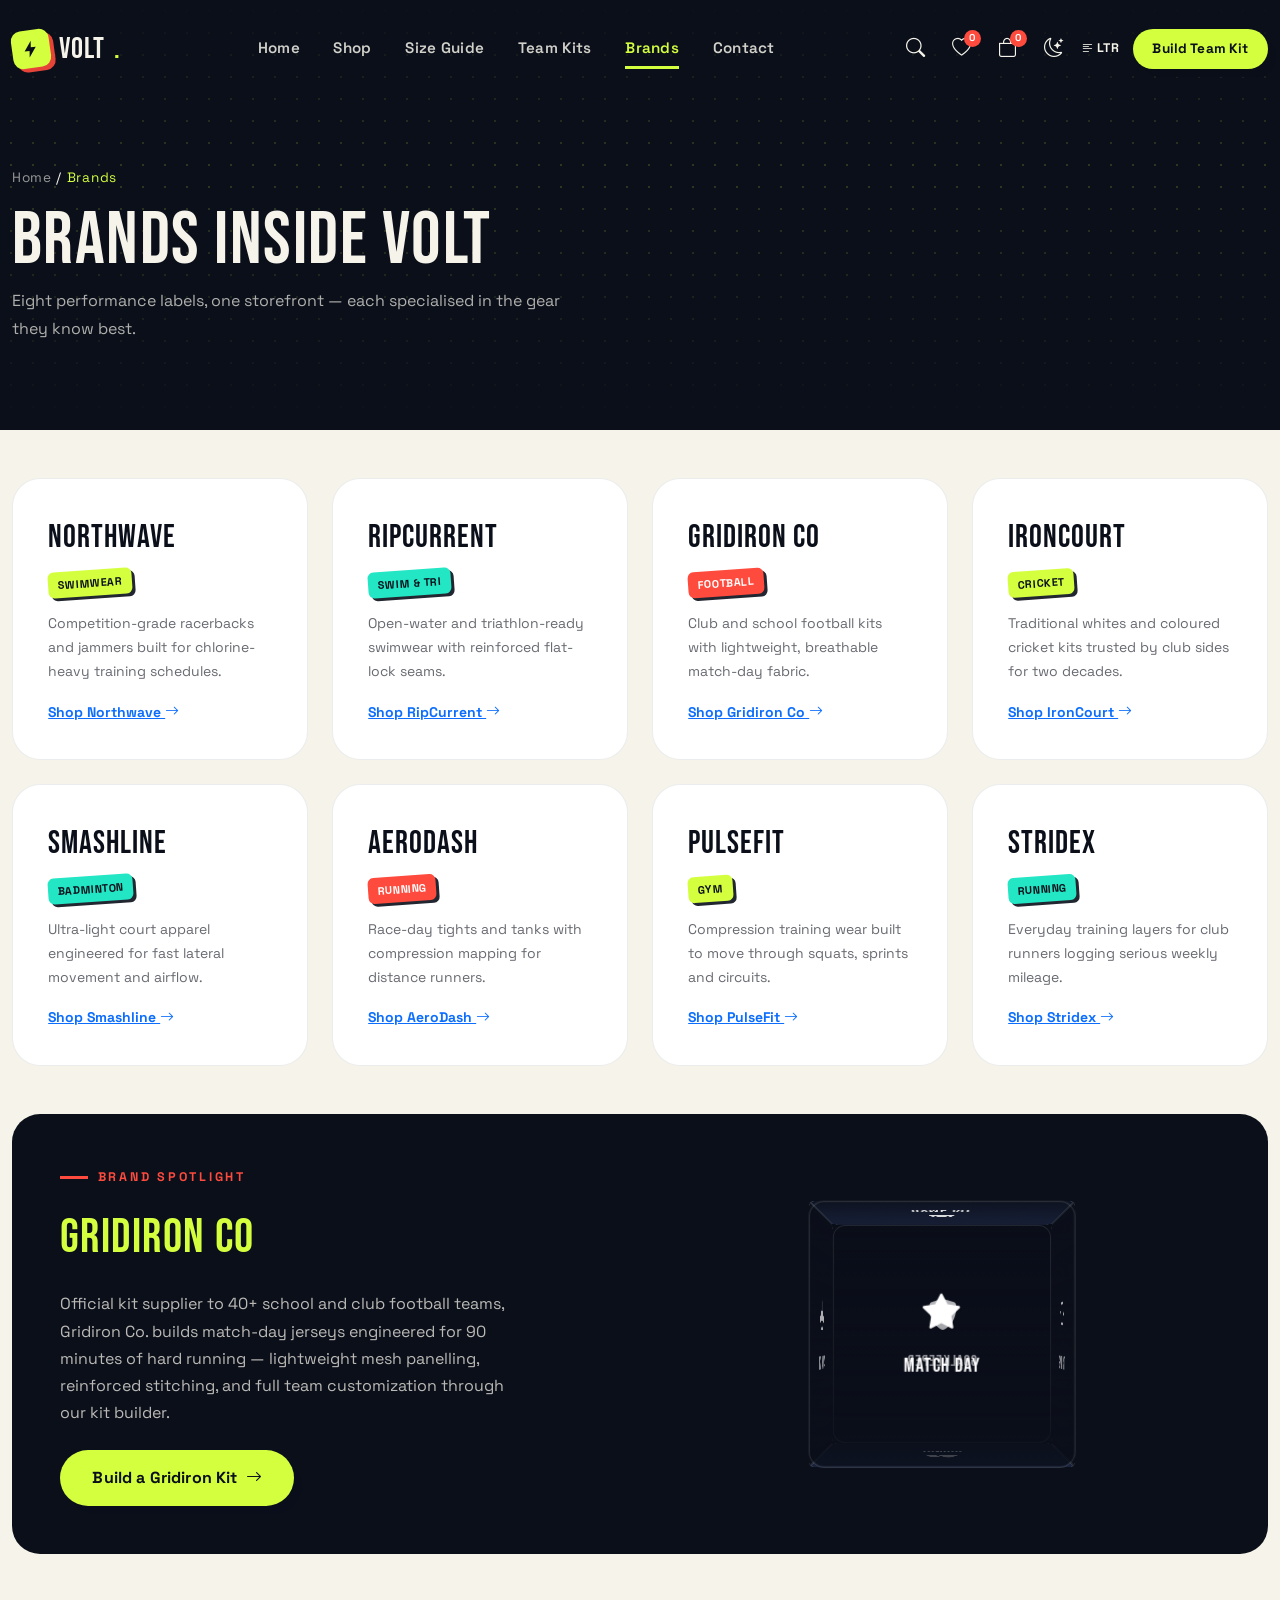
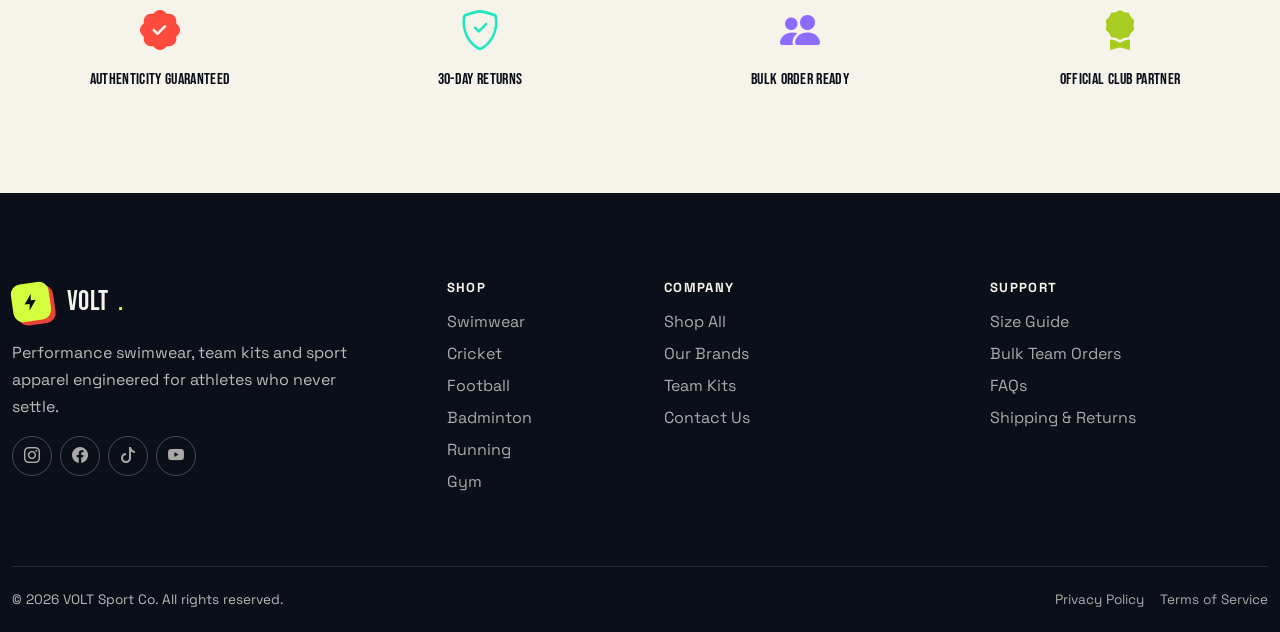
==== commit 5bbee28b: "Add files via upload" ====
--- a/velocity-sport/brands.html
+++ b/velocity-sport/brands.html
@@ -37,6 +37,7 @@
         <a href="wishlist.html" class="icon-btn position-relative" aria-label="Wishlist"><i class="bi bi-heart"></i><span class="cart-count" data-wishlist-count>0</span></a>
         <a href="cart.html" class="icon-btn position-relative" aria-label="Cart"><i class="bi bi-bag"></i><span class="cart-count" data-cart-count>0</span></a>
         <button type="button" class="icon-btn" aria-label="Toggle dark mode" data-theme-toggle><i class="bi bi-moon-stars" data-theme-icon></i></button>
+        <button type="button" class="icon-btn direction-toggle" aria-label="Switch to right-to-left layout" data-direction-toggle aria-pressed="false"><i class="bi bi-text-left" data-direction-icon></i><span class="direction-label ms-1">LTR</span></button>
         <a href="team-kit-customization.html" class="btn btn-volt btn-sm-pill ms-2 d-none d-xl-inline-flex">Build Team Kit</a>
       <button class="btn-icon-circle btn-icon-circle-sm d-lg-none ms-1" type="button" data-bs-toggle="offcanvas" data-bs-target="#mobileNav" aria-controls="mobileNav" aria-label="Open menu">
         <i class="bi bi-list fs-5"></i>
--- a/velocity-sport/assets/css/style.css
+++ b/velocity-sport/assets/css/style.css
@@ -231,6 +231,8 @@
 }
 .nav-actions .icon-btn:hover{ background: rgba(245,243,234,0.12); }
 .nav-actions .icon-btn:focus{ outline: 2px solid rgba(245,243,234,.4); outline-offset: 2px; }
+.direction-toggle{ font-size:.78rem !important; font-weight:700; letter-spacing:.02em; }
+.direction-toggle .direction-label{ font-family:var(--font-body); }
 .cart-count{
   position:absolute; top:2px; right:2px;
   background: var(--coral); color:#fff; font-size:.62rem; font-weight:700;
@@ -610,6 +612,9 @@
   padding-top: 5.5rem;
 }
 footer.site-footer h6{ color: var(--paper); font-family: var(--font-body); font-weight:700; text-transform:uppercase; font-size:.82rem; letter-spacing:.1em; }
+footer.site-footer .navbar-brand{ color:var(--paper); display:inline-flex; align-items:center; gap:.55rem; }
+footer.site-footer .brand-mark{ width:38px; height:38px; border-radius:10px; background:var(--volt); display:inline-flex; align-items:center; justify-content:center; transform:rotate(-8deg); box-shadow:4px 4px 0 rgba(255,75,62,.9); flex-shrink:0; }
+footer.site-footer .brand-mark svg{ width:20px; height:20px; }
 footer.site-footer a{ color: rgba(245,243,234,.68); transition: color .2s; }
 footer.site-footer a:hover{ color: var(--volt); }
 .footer-social{
@@ -656,8 +661,8 @@
 }
 .filter-block + .filter-block{ margin-top: 1.8rem; padding-top:1.8rem; border-top:1px dashed var(--border-subtle); }
 .filter-block h6{ font-family: var(--font-body); font-weight:700; text-transform:uppercase; font-size:.82rem; letter-spacing:.08em; margin-bottom: 1rem; }
-.form-check-sport .form-check-input{ width:1.15em; height:1.15em; border-radius:4px; border:2px solid var(--border-strong); background: var(--input-bg); }
-.form-check-sport .form-check-input:checked{ background-color: var(--ink); border-color: var(--ink); }
+.form-check-sport .form-check-input{ width:1.15em; height:1.15em; border-radius:4px; border:2px solid var(--border-strong); background-color: var(--input-bg); }
+.form-check-sport .form-check-input:checked{ background-color: var(--ink); border-color: var(--ink); background-image: url("data:image/svg+xml,%3csvg xmlns='http://www.w3.org/2000/svg' viewBox='0 0 16 16'%3e%3cpath fill='none' stroke='%23D4FF3F' stroke-linecap='round' stroke-linejoin='round' stroke-width='2.5' d='m3 8 3 3 7-7'/%3e%3c/svg%3e"); }
 .form-check-sport label{ font-size:.92rem; font-weight:500; }
 .color-filter{ display:flex; flex-wrap:wrap; gap:.55rem; }
 .color-filter .swatch{ width:24px; height:24px; }
@@ -671,11 +676,6 @@
   display:inline-flex; align-items:center; justify-content:center;
 }
 .view-toggle button.active{ background: var(--ink); color: var(--volt); }
-.pagination-sport .page-link{
-  border: none; background: transparent; color: var(--text-primary); font-weight:700;
-  width:42px; height:42px; border-radius:50%; display:flex; align-items:center; justify-content:center; margin: 0 .2rem;
-}
-.pagination-sport .page-item.active .page-link{ background: var(--ink); color: var(--volt); }
 
 /* List view for shop grid */
 [data-product-grid].view-list .product-item{ flex: 0 0 100%; max-width:100%; }
@@ -736,6 +736,9 @@
 
 /* ---------- Team kit customizer ---------- */
 .kit-builder{ background: var(--bg-surface); border-radius: var(--radius-lg); border: 1px solid var(--border-subtle); color: var(--text-primary); }
+.kit-builder .form-control, .kit-builder .form-select{ background-color:var(--input-bg); color:var(--text-primary) !important; caret-color:var(--text-primary); }
+.kit-builder .form-control::placeholder{ color:var(--text-muted); opacity:1; }
+.kit-builder .form-select option{ background:var(--bg-surface); color:var(--text-primary); }
 .kit-preview-stage{
   background: radial-gradient(ellipse at center, #1c2540, var(--ink));
   border-radius: var(--radius-lg);
@@ -793,8 +796,10 @@
 .form-floating-sport label{ color: var(--text-muted); }
 .form-floating-sport .form-control, .form-floating-sport .form-select{
   border-radius: var(--radius-sm); border: 2px solid var(--border-subtle); min-height:58px;
-  background: var(--input-bg); color: var(--text-primary);
-}
+  background: var(--input-bg); color: var(--text-primary) !important; caret-color:var(--text-primary);
+}
+.form-floating-sport .form-select option{ background:var(--bg-surface); color:var(--text-primary); }
+.form-floating-sport .form-control::placeholder{ color:var(--text-muted); opacity:1; }
 .form-floating-sport .form-control:focus, .form-floating-sport .form-select:focus{
   border-color: var(--border-strong); box-shadow: none;
 }
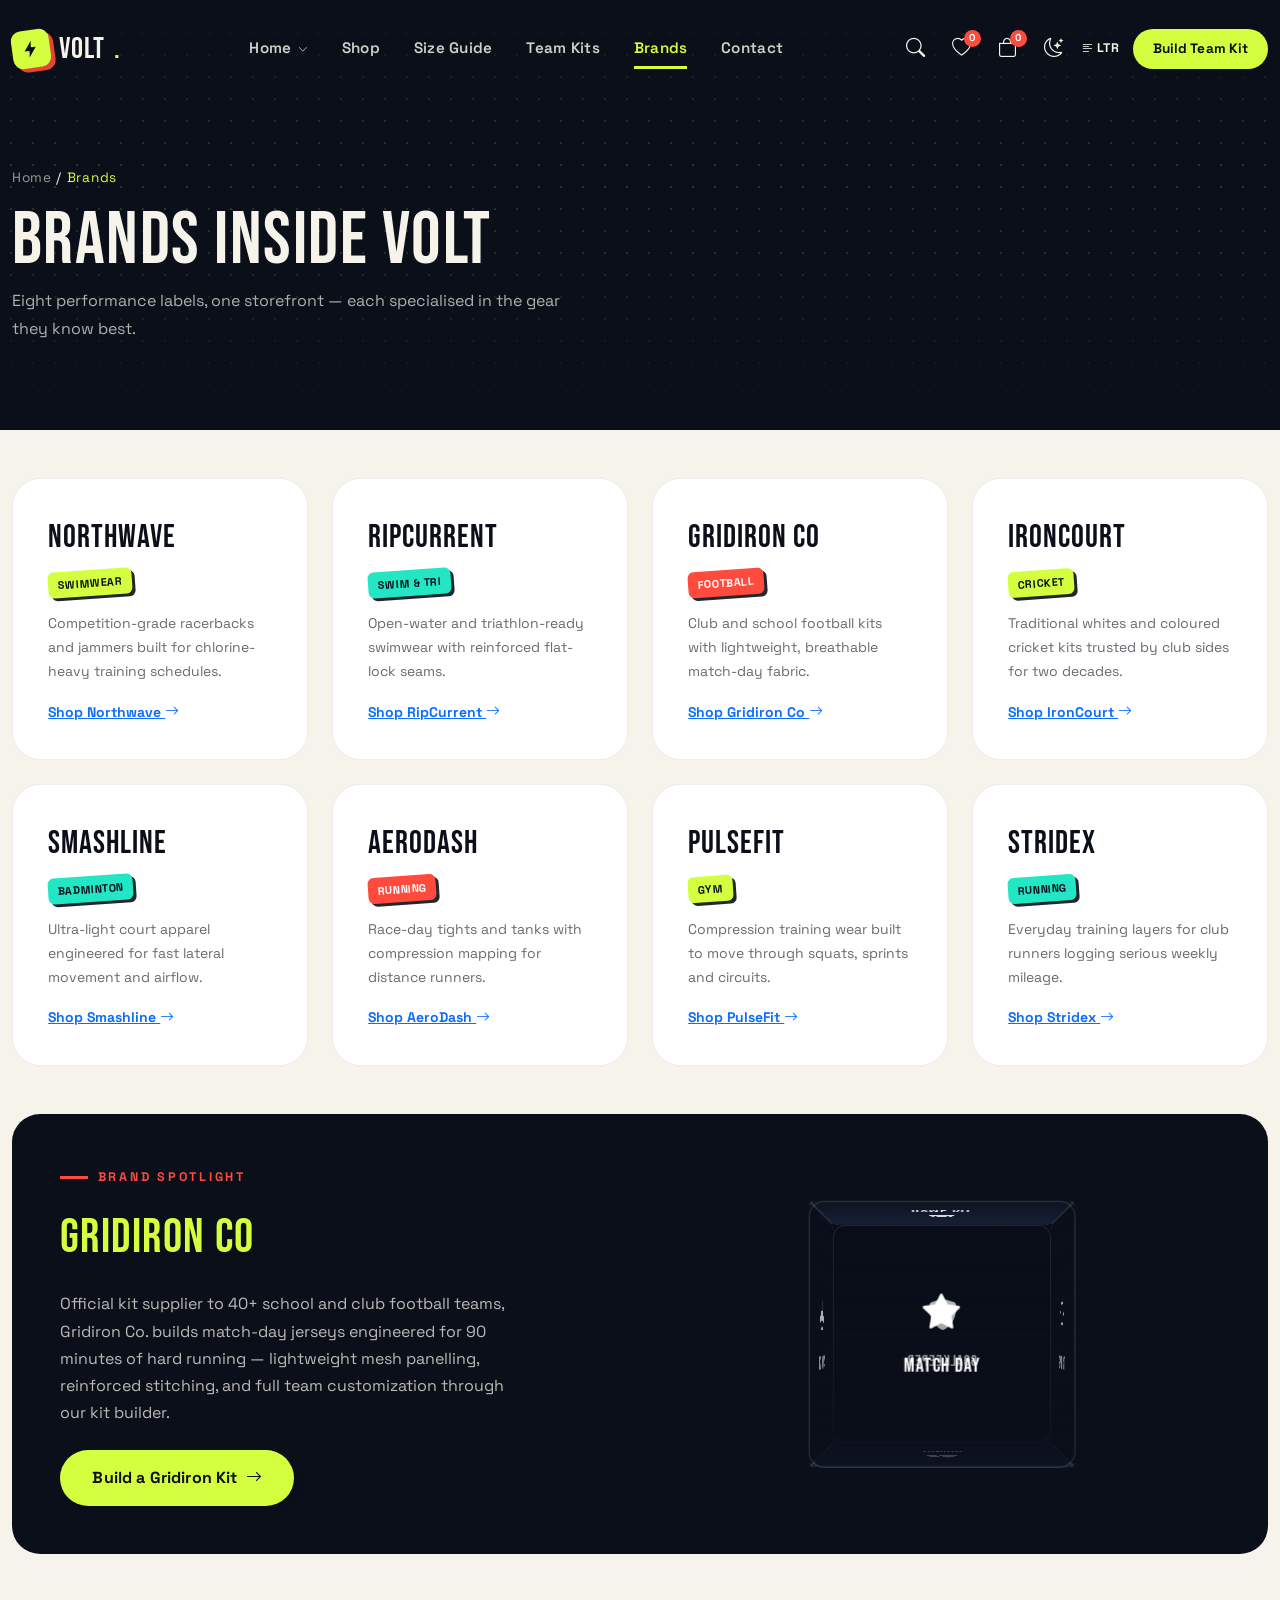
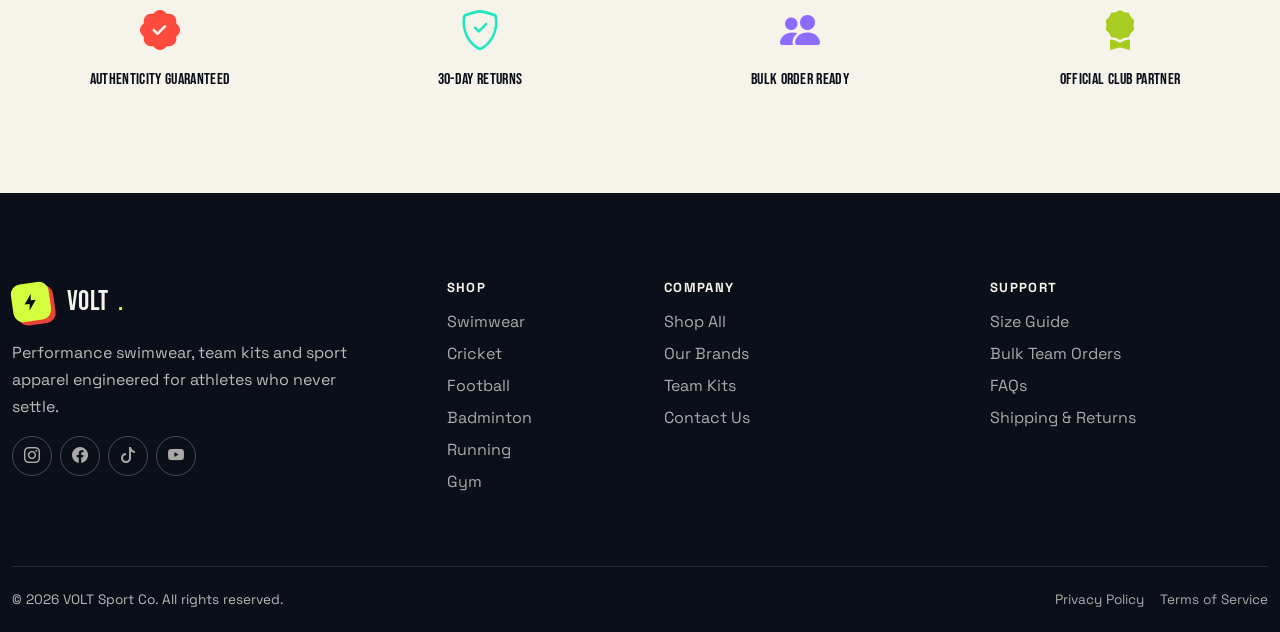
==== commit 8d6dc8a5: "Add files via upload" ====
--- a/velocity-sport/brands.html
+++ b/velocity-sport/brands.html
@@ -25,7 +25,13 @@
       VOLT<span style="color:var(--volt);">.</span>
     </a>
     <ul class="navbar-nav nav-links d-none d-lg-flex flex-row mb-0 mx-auto">
-        <li class="nav-item"><a class="nav-link" href="index.html">Home</a></li>
+        <li class="nav-item dropdown home-dropdown">
+          <a class="nav-link dropdown-toggle" href="index.html" id="homeNavDropdown" role="button" data-bs-toggle="dropdown" aria-expanded="false">Home<i class="bi bi-chevron-down home-caret"></i></a>
+          <ul class="dropdown-menu" aria-labelledby="homeNavDropdown">
+            <li><a class="dropdown-item" href="index.html">Home 1</a></li>
+            <li><a class="dropdown-item" href="home2.html">Home 2</a></li>
+          </ul>
+        </li>
         <li class="nav-item"><a class="nav-link" href="shop.html">Shop</a></li>
         <li class="nav-item"><a class="nav-link" href="size-guide.html">Size Guide</a></li>
         <li class="nav-item"><a class="nav-link" href="team-kit-customization.html">Team Kits</a></li>
@@ -53,7 +59,8 @@
   </div>
   <div class="offcanvas-body d-flex flex-column">
     <ul class="navbar-nav flex-grow-1">
-      <li><a class="nav-link" href="index.html">Home</a></li>
+      <li><a class="nav-link" href="index.html">Home 1</a></li>
+      <li><a class="nav-link" href="home2.html">Home 2</a></li>
       <li><a class="nav-link" href="shop.html">Shop</a></li>
       <li><a class="nav-link" href="size-guide.html">Size Guide</a></li>
       <li><a class="nav-link" href="team-kit-customization.html">Team Kits</a></li>
--- a/velocity-sport/assets/css/style.css
+++ b/velocity-sport/assets/css/style.css
@@ -242,6 +242,31 @@
 }
 .offcanvas-sport{ background: var(--ink); color: var(--paper); width: min(380px, 88vw); }
 .offcanvas-sport .nav-link{ color: var(--paper); font-size:1.4rem; font-family: var(--font-display); letter-spacing:.03em; padding:.6rem 0; }
+
+/* ---------- "Home" dropdown (Home 1 / Home 2) ---------- */
+/* The site's .nav-links .nav-link::after rule (the underline sweep) already
+   owns the ::after pseudo-element on every nav-link, so Bootstrap's own
+   .dropdown-toggle::after caret would either lose that fight or clobber the
+   underline depending on specificity. Rather than relying on a pseudo-element
+   both features want, we kill Bootstrap's built-in caret outright and render
+   our own caret as a real inline icon — that keeps the underline animation
+   working on the toggle exactly like every other nav-link. */
+#mainNav .home-dropdown .dropdown-toggle::after{ display:none; }
+.home-caret{ font-size:.6rem; margin-left:.4rem; vertical-align:.1em; transition: transform .25s var(--ease-out); }
+.home-dropdown.show .home-caret{ transform: rotate(180deg); }
+.home-dropdown .dropdown-menu{
+  background: var(--ink); border: 1px solid rgba(245,243,234,.14);
+  border-radius: var(--radius-md); padding:.4rem;
+  box-shadow: var(--shadow-soft); margin-top:.9rem !important;
+}
+.home-dropdown .dropdown-item{
+  font-family: var(--font-body); font-weight:600; font-size:.9rem;
+  color: rgba(245,243,234,.85); border-radius: var(--radius-sm);
+  padding:.55rem .9rem;
+}
+.home-dropdown .dropdown-item:hover,
+.home-dropdown .dropdown-item:focus{ background: rgba(245,243,234,.1); color: var(--paper); }
+.home-dropdown .dropdown-item.active{ background: var(--volt); color: var(--ink); }
 
 /* ---------- Hero (3D layered) ---------- */
 .hero{
@@ -1001,6 +1026,54 @@
 .empty-state{ text-align:center; padding: 4.5rem 1rem; }
 .empty-state > i{ font-size:4.5rem; color: var(--text-muted); opacity:.35; display:block; margin-bottom:1rem; }
 
+/* ---------- Home 2: full-bleed photo hero ---------- */
+.hero-photo{
+  position:relative; overflow:hidden;
+  background: var(--ink); color: var(--paper);
+  padding: 11.5rem 0 5.5rem;
+}
+.hero-photo-bg{
+  position:absolute; inset:0; z-index:0;
+  background-size:cover; background-position:center;
+}
+.hero-photo-overlay{
+  position:absolute; inset:0; z-index:1;
+  background:
+    linear-gradient(180deg, rgba(11,15,26,.5) 0%, rgba(11,15,26,.85) 68%, rgba(11,15,26,.97) 100%),
+    linear-gradient(100deg, rgba(11,15,26,.92) 8%, rgba(11,15,26,.25) 55%);
+}
+.hero-photo .container{ position:relative; z-index:2; }
+.hero-photo .hero-stats .stat-num{ font-size:2.3rem; }
+
+/* ---------- Home 2: numbered "how it works" step tiles ---------- */
+.step-tile{ position:relative; }
+.step-num{
+  position:absolute; top:-14px; left:-14px; z-index:1;
+  width:34px; height:34px; border-radius:50%;
+  background: var(--volt); color: var(--ink);
+  font-family: var(--font-display); font-size:1.05rem;
+  display:flex; align-items:center; justify-content:center;
+  box-shadow: 0 6px 14px -2px rgba(0,0,0,.35);
+}
+.step-connector{
+  display:none;
+}
+@media (min-width: 992px){
+  .step-connector{
+    display:block; position:absolute; top:38px; left:calc(50% + 46px); right:calc(-50% + 46px);
+    height:2px; background: repeating-linear-gradient(90deg, var(--border-subtle) 0 8px, transparent 8px 16px);
+    z-index:0;
+  }
+}
+
+/* ---------- Home 2: initials avatar for the testimonial spotlight ---------- */
+.avatar-initials{
+  width:64px; height:64px; border-radius:50%; flex-shrink:0;
+  display:flex; align-items:center; justify-content:center;
+  font-family: var(--font-display); font-size:1.4rem; color: var(--ink);
+  background: var(--volt);
+}
+
 /* ---------- Responsive ---------- */
 @media (max-width: 991.98px){
   .hero-stage{ height: 380px; margin-top: 2.5rem; }
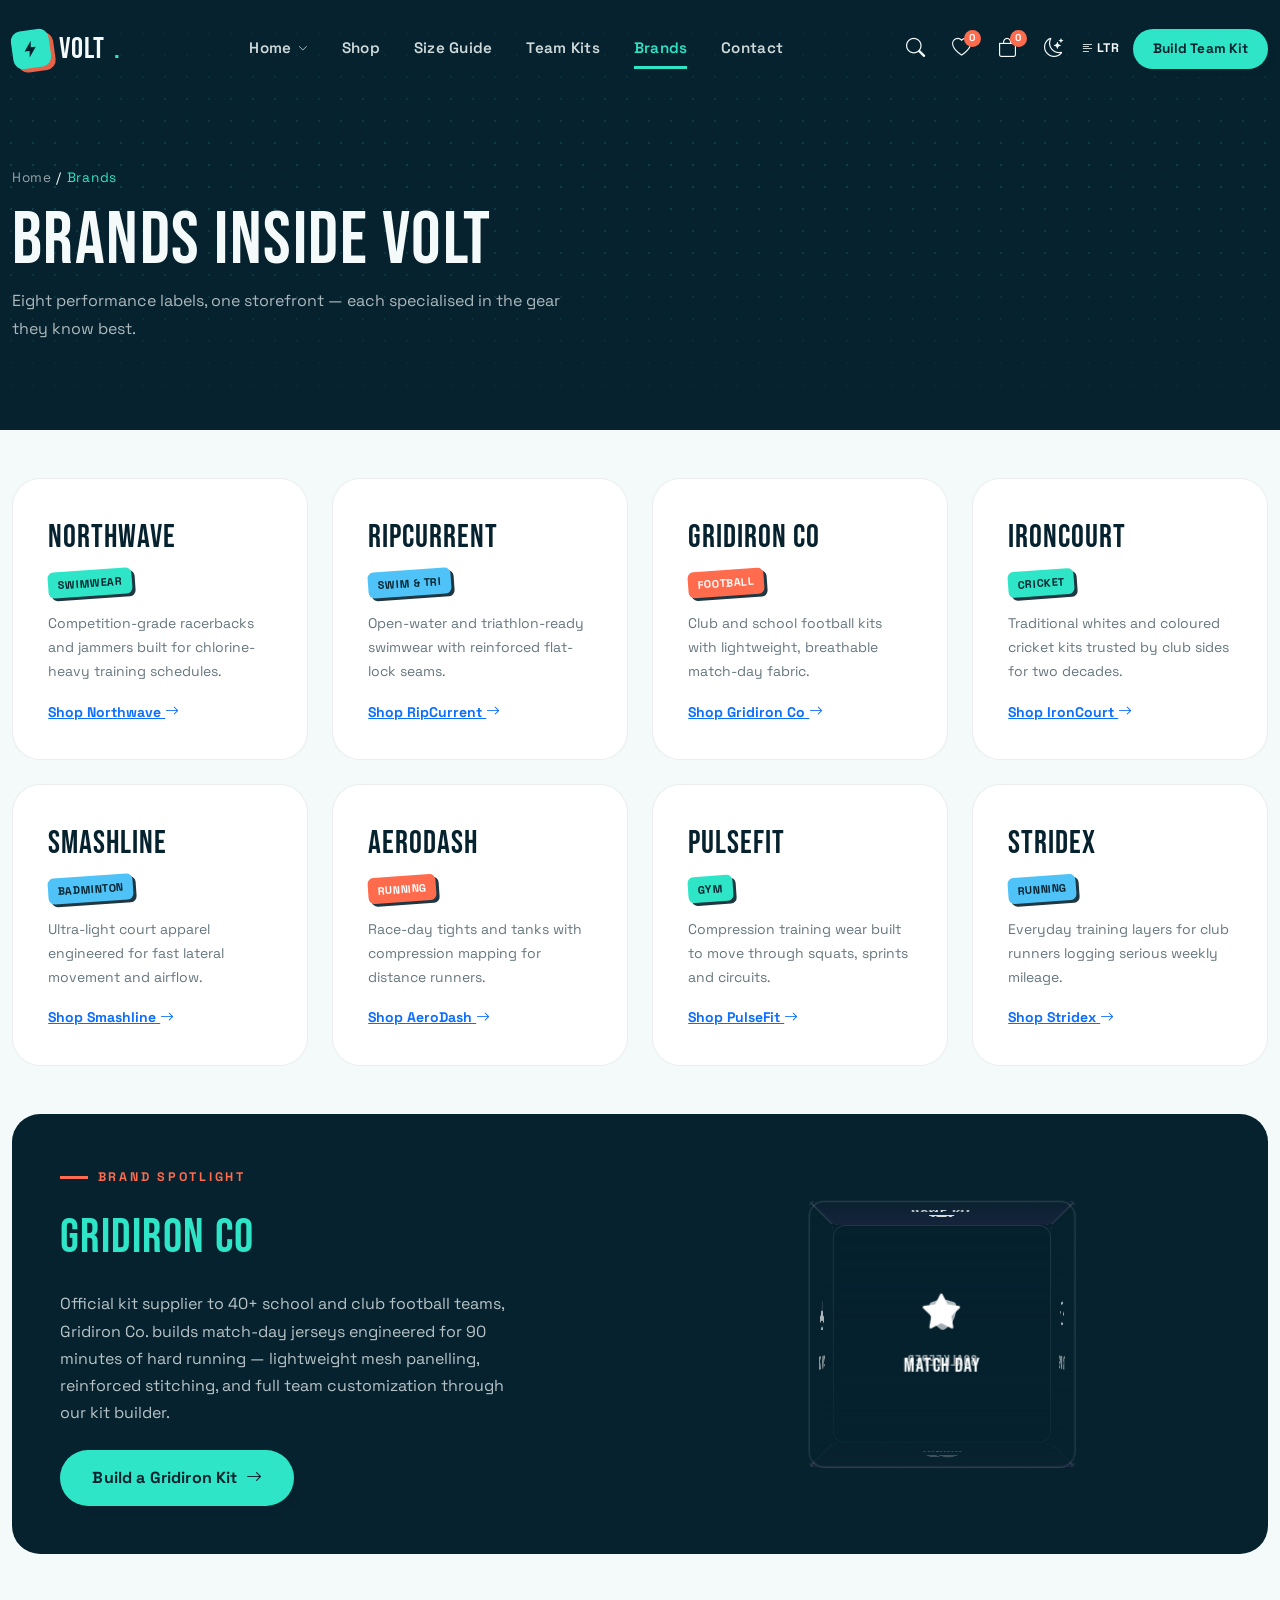
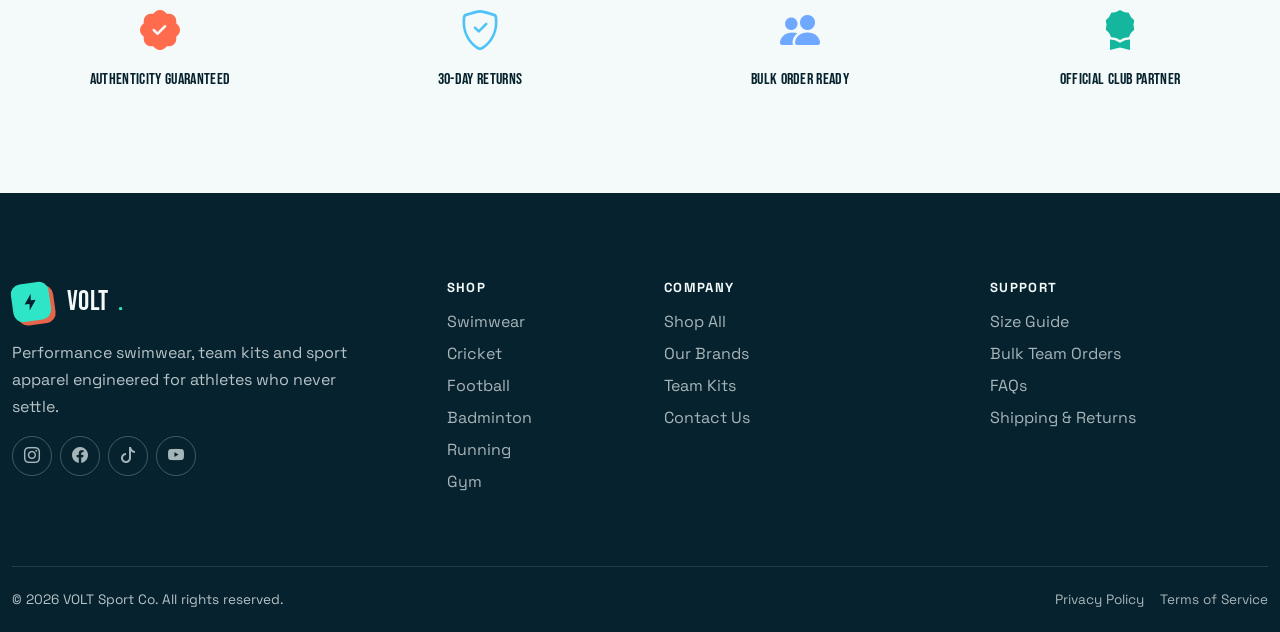
==== commit f037b2c4: "Add files via upload" ====
--- a/velocity-sport/brands.html
+++ b/velocity-sport/brands.html
@@ -6,8 +6,8 @@
 <meta name="viewport" content="width=device-width, initial-scale=1.0">
 <title>Our Brands | VOLT Sport Co.</title>
 <meta name="description" content="Discover the performance brands inside VOLT Sport Co. — from swimwear specialists to team sport kit makers.">
-<meta name="theme-color" content="#0B0F1A">
-<link rel="icon" href="data:image/svg+xml,<svg xmlns=%22http://www.w3.org/2000/svg%22 viewBox=%220 0 24 24%22><rect width=%2224%22 height=%2224%22 rx=%226%22 fill=%22%23D4FF3F%22/><path d=%22M13 2L4 14h6l-1 8 9-12h-6l1-8z%22 fill=%22%230B0F1A%22/></svg>">
+<meta name="theme-color" content="#06222E">
+<link rel="icon" href="data:image/svg+xml,<svg xmlns=%22http://www.w3.org/2000/svg%22 viewBox=%220 0 24 24%22><rect width=%2224%22 height=%2224%22 rx=%226%22 fill=%22%232EE6C7%22/><path d=%22M13 2L4 14h6l-1 8 9-12h-6l1-8z%22 fill=%22%2306222E%22/></svg>">
 <link rel="preconnect" href="https://fonts.googleapis.com">
 <link rel="preconnect" href="https://fonts.gstatic.com" crossorigin>
 <link href="https://fonts.googleapis.com/css2?family=Bebas+Neue&family=Space+Grotesk:wght@400;500;600;700&display=swap" rel="stylesheet">
@@ -21,7 +21,7 @@
 <nav id="mainNav" class="navbar navbar-expand-lg">
   <div class="container container-xl">
     <a class="navbar-brand" href="index.html">
-      <span class="brand-mark"><svg viewBox="0 0 24 24" fill="none" xmlns="http://www.w3.org/2000/svg"><path d="M13 2L4 14h6l-1 8 9-12h-6l1-8z" fill="#0B0F1A"/></svg></span>
+      <span class="brand-mark"><svg viewBox="0 0 24 24" fill="none" xmlns="http://www.w3.org/2000/svg"><path d="M13 2L4 14h6l-1 8 9-12h-6l1-8z" fill="#06222E"/></svg></span>
       VOLT<span style="color:var(--volt);">.</span>
     </a>
     <ul class="navbar-nav nav-links d-none d-lg-flex flex-row mb-0 mx-auto">
@@ -44,7 +44,7 @@
         <a href="cart.html" class="icon-btn position-relative" aria-label="Cart"><i class="bi bi-bag"></i><span class="cart-count" data-cart-count>0</span></a>
         <button type="button" class="icon-btn" aria-label="Toggle dark mode" data-theme-toggle><i class="bi bi-moon-stars" data-theme-icon></i></button>
         <button type="button" class="icon-btn direction-toggle" aria-label="Switch to right-to-left layout" data-direction-toggle aria-pressed="false"><i class="bi bi-text-left" data-direction-icon></i><span class="direction-label ms-1">LTR</span></button>
-        <a href="team-kit-customization.html" class="btn btn-volt btn-sm-pill ms-2 d-none d-xl-inline-flex">Build Team Kit</a>
+        <a href="team-kit-customization.html" class="btn btn-volt btn-sm-pill ms-2 d-none d-lg-inline-flex">Build Team Kit</a>
       <button class="btn-icon-circle btn-icon-circle-sm d-lg-none ms-1" type="button" data-bs-toggle="offcanvas" data-bs-target="#mobileNav" aria-controls="mobileNav" aria-label="Open menu">
         <i class="bi bi-list fs-5"></i>
       </button>
@@ -90,7 +90,7 @@
   <div class="container container-xl position-relative">
     <nav class="breadcrumb-sport mb-3"><a href="index.html">Home</a> / <span class="current">Brands</span></nav>
     <h1 class="mb-2">Brands Inside VOLT</h1>
-    <p style="color:rgba(245,243,234,.7); max-width:560px;">Eight performance labels, one storefront — each specialised in the gear they know best.</p>
+    <p style="color:rgba(243,250,249,.7); max-width:560px;">Eight performance labels, one storefront — each specialised in the gear they know best.</p>
   </div>
 </header>
 
@@ -170,7 +170,7 @@
         <div class="col-lg-6">
           <span class="eyebrow">Brand spotlight</span>
           <div class="brand-wordmark mt-3" style="font-size:3rem; color:var(--volt);">GRIDIRON CO</div>
-          <p class="mt-3" style="color:rgba(245,243,234,.75); max-width:460px;">Official kit supplier to 40+ school and club football teams, Gridiron Co. builds match-day jerseys engineered for 90 minutes of hard running — lightweight mesh panelling, reinforced stitching, and full team customization through our kit builder.</p>
+          <p class="mt-3" style="color:rgba(243,250,249,.75); max-width:460px;">Official kit supplier to 40+ school and club football teams, Gridiron Co. builds match-day jerseys engineered for 90 minutes of hard running — lightweight mesh panelling, reinforced stitching, and full team customization through our kit builder.</p>
           <a href="team-kit-customization.html" class="btn btn-volt mt-2">Build a Gridiron Kit <i class="bi bi-arrow-right ms-1"></i></a>
         </div>
         <div class="col-lg-6">
@@ -216,7 +216,7 @@
     <div class="row g-5">
       <div class="col-lg-4">
         <a href="index.html" class="navbar-brand mb-3 d-inline-flex fw-display fs-3" style="color:var(--paper);">
-          <span class="brand-mark me-2"><svg viewBox="0 0 24 24" fill="none" xmlns="http://www.w3.org/2000/svg"><path d="M13 2L4 14h6l-1 8 9-12h-6l1-8z" fill="#0B0F1A"/></svg></span>
+          <span class="brand-mark me-2"><svg viewBox="0 0 24 24" fill="none" xmlns="http://www.w3.org/2000/svg"><path d="M13 2L4 14h6l-1 8 9-12h-6l1-8z" fill="#06222E"/></svg></span>
           VOLT<span style="color:var(--volt);">.</span>
         </a>
         <p class="pe-lg-5">Performance swimwear, team kits and sport apparel engineered for athletes who never settle.</p>
--- a/velocity-sport/assets/css/style.css
+++ b/velocity-sport/assets/css/style.css
@@ -6,16 +6,16 @@
    ========================================================= */
 
 :root{
-  --ink:        #0B0F1A;
-  --ink-soft:   #141B2E;
-  --ink-line:   #232B41;
-  --paper:      #F5F3EA;
-  --paper-dim:  #EAE7DB;
-  --volt:       #D4FF3F;
-  --volt-dark:  #A8CC1F;
-  --coral:      #FF4B3E;
-  --cyan:       #23E6C4;
-  --violet:     #8C6BFF;
+  --ink:        #06222E;
+  --ink-soft:   #0D2E3D;
+  --ink-line:   #1B4757;
+  --paper:      #F3FAF9;
+  --paper-dim:  #E6F3F1;
+  --volt:       #2EE6C7;
+  --volt-dark:  #14B79E;
+  --coral:      #FF6B4D;
+  --cyan:       #4FC3F7;
+  --violet:     #6EA8FF;
 
   --font-display: 'Bebas Neue', 'Arial Narrow', sans-serif;
   --font-body: 'Space Grotesk', 'Segoe UI', sans-serif;
@@ -24,8 +24,8 @@
   --radius-md: 14px;
   --radius-lg: 28px;
 
-  --shadow-hard: 8px 8px 0 rgba(11,15,26,0.9);
-  --shadow-soft: 0 20px 60px -20px rgba(11,15,26,0.45);
+  --shadow-hard: 8px 8px 0 rgba(6,34,46,0.9);
+  --shadow-soft: 0 20px 60px -20px rgba(6,34,46,0.45);
   --ease-out: cubic-bezier(.16,1,.3,1);
 
   /* Theme-aware surface tokens (light = default) */
@@ -33,22 +33,22 @@
   --bg-surface: #ffffff;
   --bg-surface-alt: var(--paper-dim);
   --text-primary: var(--ink);
-  --text-muted: rgba(11,15,26,.62);
-  --border-subtle: rgba(11,15,26,.08);
+  --text-muted: rgba(6,34,46,.62);
+  --border-subtle: rgba(6,34,46,.08);
   --border-strong: var(--ink);
   --input-bg: transparent;
   --scrollbar-track: var(--paper-dim);
 }
 :root[data-theme="dark"]{
-  --bg-page: #0B0F1A;
-  --bg-surface: #151D33;
-  --bg-surface-alt: #10182B;
-  --text-primary: #F5F3EA;
-  --text-muted: rgba(245,243,234,.62);
-  --border-subtle: rgba(245,243,234,.12);
-  --border-strong: rgba(245,243,234,.55);
-  --input-bg: rgba(245,243,234,.04);
-  --scrollbar-track: #10182B;
+  --bg-page: #06222E;
+  --bg-surface: #0E2E3B;
+  --bg-surface-alt: #0A2730;
+  --text-primary: #F3FAF9;
+  --text-muted: rgba(243,250,249,.62);
+  --border-subtle: rgba(243,250,249,.12);
+  --border-strong: rgba(243,250,249,.55);
+  --input-bg: rgba(243,250,249,.04);
+  --scrollbar-track: #0A2730;
 }
 
 /* ---------- Base ---------- */
@@ -130,7 +130,7 @@
   background: var(--ink);
   color: var(--volt);
   transform: translate(-3px,-3px);
-  box-shadow: 11px 11px 0 rgba(212,255,63,0.85);
+  box-shadow: 11px 11px 0 rgba(46,230,199,0.85);
 }
 .btn-coral{
   background: var(--coral);
@@ -141,7 +141,7 @@
   background: var(--ink);
   color: var(--coral);
   transform: translate(-3px,-3px);
-  box-shadow: 11px 11px 0 rgba(255,75,62,0.75);
+  box-shadow: 11px 11px 0 rgba(255,107,77,0.75);
 }
 .btn-outline-ink{
   border-color: var(--border-strong);
@@ -157,11 +157,11 @@
    disappear against the lime background). */
 .newsletter-panel, .newsletter-panel h2, .newsletter-panel p{ color: var(--ink) !important; }
 .newsletter-panel .form-control-sport{
-  background: rgba(11,15,26,.06) !important; color: var(--ink) !important; border-color: var(--ink) !important;
-}
-.newsletter-panel .form-control-sport::placeholder{ color: rgba(11,15,26,.55) !important; }
+  background: rgba(6,34,46,.06) !important; color: var(--ink) !important; border-color: var(--ink) !important;
+}
+.newsletter-panel .form-control-sport::placeholder{ color: rgba(6,34,46,.55) !important; }
 .btn-outline-paper{
-  border-color: rgba(245,243,234,0.5);
+  border-color: rgba(243,250,249,0.5);
   color: var(--paper);
 }
 .btn-outline-paper:hover{ background: var(--paper); color: var(--ink); border-color: var(--paper); }
@@ -182,7 +182,7 @@
   background: transparent;
 }
 #mainNav.is-scrolled{
-  background: rgba(11,15,26,0.92);
+  background: rgba(6,34,46,0.92);
   backdrop-filter: blur(14px);
   padding: .75rem 0;
   box-shadow: 0 10px 40px -14px rgba(0,0,0,.5);
@@ -199,11 +199,11 @@
   background: var(--volt);
   display:inline-flex; align-items:center; justify-content:center;
   transform: rotate(-8deg);
-  box-shadow: 4px 4px 0 rgba(255,75,62,0.9);
+  box-shadow: 4px 4px 0 rgba(255,107,77,0.9);
 }
 #mainNav .navbar-brand .brand-mark svg{ width:20px; height:20px; }
 #mainNav .container-xl{ display:flex; align-items:center; justify-content:space-between; flex-wrap: nowrap; gap: .75rem; }
-.btn-icon-circle-sm{ width:42px; height:42px; border-color: rgba(245,243,234,0.5); color: var(--paper); }
+.btn-icon-circle-sm{ width:42px; height:42px; border-color: rgba(243,250,249,0.5); color: var(--paper); }
 .nav-links{ gap: 2.1rem; }
 .nav-links .nav-link{
   position:relative;
@@ -211,7 +211,7 @@
   font-weight: 600;
   font-size: .95rem;
   letter-spacing: .02em;
-  color: rgba(245,243,234,0.85) !important;
+  color: rgba(243,250,249,0.85) !important;
   padding: .3rem 0 !important;
 }
 .nav-links .nav-link::after{
@@ -229,8 +229,8 @@
   width:42px;height:42px; display:inline-flex; align-items:center; justify-content:center;
   border-radius: 50%; transition: background .25s;
 }
-.nav-actions .icon-btn:hover{ background: rgba(245,243,234,0.12); }
-.nav-actions .icon-btn:focus{ outline: 2px solid rgba(245,243,234,.4); outline-offset: 2px; }
+.nav-actions .icon-btn:hover{ background: rgba(243,250,249,0.12); }
+.nav-actions .icon-btn:focus{ outline: 2px solid rgba(243,250,249,.4); outline-offset: 2px; }
 .direction-toggle{ font-size:.78rem !important; font-weight:700; letter-spacing:.02em; }
 .direction-toggle .direction-label{ font-family:var(--font-body); }
 .cart-count{
@@ -252,20 +252,27 @@
    our own caret as a real inline icon — that keeps the underline animation
    working on the toggle exactly like every other nav-link. */
 #mainNav .home-dropdown .dropdown-toggle::after{ display:none; }
-.home-caret{ font-size:.6rem; margin-left:.4rem; vertical-align:.1em; transition: transform .25s var(--ease-out); }
+/* The icon font's own line-height/baseline doesn't reliably match the
+   surrounding text, which can make this one nav-link sit a pixel or two off
+   from its plain-text siblings. Turning the toggle into its own small
+   inline-flex row and centering it makes the "Home" text + caret align to
+   each other independent of the icon font's metrics, so this link's line box
+   matches the plain nav-links exactly. */
+.home-dropdown .dropdown-toggle{ display:inline-flex; align-items:center; }
+.home-caret{ font-size:.6rem; margin-left:.4rem; line-height:1; transition: transform .25s var(--ease-out); }
 .home-dropdown.show .home-caret{ transform: rotate(180deg); }
 .home-dropdown .dropdown-menu{
-  background: var(--ink); border: 1px solid rgba(245,243,234,.14);
+  background: var(--ink); border: 1px solid rgba(243,250,249,.14);
   border-radius: var(--radius-md); padding:.4rem;
   box-shadow: var(--shadow-soft); margin-top:.9rem !important;
 }
 .home-dropdown .dropdown-item{
   font-family: var(--font-body); font-weight:600; font-size:.9rem;
-  color: rgba(245,243,234,.85); border-radius: var(--radius-sm);
+  color: rgba(243,250,249,.85); border-radius: var(--radius-sm);
   padding:.55rem .9rem;
 }
 .home-dropdown .dropdown-item:hover,
-.home-dropdown .dropdown-item:focus{ background: rgba(245,243,234,.1); color: var(--paper); }
+.home-dropdown .dropdown-item:focus{ background: rgba(243,250,249,.1); color: var(--paper); }
 .home-dropdown .dropdown-item.active{ background: var(--volt); color: var(--ink); }
 
 /* ---------- Hero (3D layered) ---------- */
@@ -282,7 +289,7 @@
 .hero::before{
   content:"";
   position:absolute; inset:0;
-  background-image: linear-gradient(rgba(245,243,234,.05) 1px, transparent 1px), linear-gradient(90deg, rgba(245,243,234,.05) 1px, transparent 1px);
+  background-image: linear-gradient(rgba(243,250,249,.05) 1px, transparent 1px), linear-gradient(90deg, rgba(243,250,249,.05) 1px, transparent 1px);
   background-size: 46px 46px;
   mask-image: radial-gradient(ellipse at 30% 30%, black 0%, transparent 70%);
   pointer-events: none;
@@ -315,7 +322,7 @@
   position:absolute;
   border-radius: var(--radius-lg);
   background: linear-gradient(145deg, #1a2138, #0e1424);
-  border: 1px solid rgba(245,243,234,0.08);
+  border: 1px solid rgba(243,250,249,0.08);
   box-shadow: var(--shadow-soft);
   transform-style: preserve-3d;
   will-change: transform;
@@ -341,10 +348,20 @@
 /* These chips are always paper-colored (they "pop" against the always-dark
    hero regardless of theme), so any muted-text utility inside them must stay
    ink-based rather than following the theme-aware text tokens. */
-.hero-stage .card-chip .text-secondary{ color: rgba(11,15,26,.6) !important; }
-.hero-stage .chip-1{ top: 6%; right: -4%; transform: translateZ(110px) rotate(-4deg); }
-.hero-stage .chip-2{ bottom: 8%; left: -6%; background: var(--volt); transform: translateZ(120px) rotate(3deg); }
-.hero-stage .chip-3{ top: 44%; right: -10%; background: var(--ink); color: var(--paper); transform: translateZ(140px) rotate(2deg); }
+.hero-stage .card-chip .text-secondary{ color: rgba(6,34,46,.6) !important; }
+/* These used percentage-based right/left offsets (-4%, -6%, -10%), which is
+   relative to .hero-stage's own width. That width stays essentially constant
+   (~480-590px) across the whole 992-1200px range and below, so the resulting
+   overhang (up to ~58px for chip-3) was a fixed amount pushing well past the
+   ~20px of container padding actually available at those widths — .hero's
+   overflow:hidden then silently clipped the edge of the card. That's visible
+   on ordinary laptop/tablet widths (confirmed clipped from ~768px up to
+   ~1350px), not just some narrow edge case. Fixed, modest pixel offsets keep
+   the intentional "floating past the edge" look without ever exceeding the
+   space that's actually there. */
+.hero-stage .chip-1{ top: 6%; right: -12px; transform: translateZ(110px) rotate(-4deg); }
+.hero-stage .chip-2{ bottom: 8%; left: -12px; background: var(--volt); transform: translateZ(120px) rotate(3deg); }
+.hero-stage .chip-3{ top: 44%; right: -12px; background: var(--ink); color: var(--paper); transform: translateZ(140px) rotate(2deg); }
 .chip-rating{ display:flex; align-items:center; gap:.35rem; font-weight:700; font-size:.9rem; }
 
 .hero-stats{ gap: 2.6rem; }
@@ -354,7 +371,7 @@
   color: var(--volt);
   line-height: 1;
 }
-.hero-stats .stat-label{ font-size:.78rem; letter-spacing:.08em; text-transform:uppercase; color: rgba(245,243,234,.65); }
+.hero-stats .stat-label{ font-size:.78rem; letter-spacing:.08em; text-transform:uppercase; color: rgba(243,250,249,.65); }
 
 /* Marquee ticker */
 .marquee-strip{
@@ -409,7 +426,7 @@
 }
 .flip-front::after{
   content:""; position:absolute; inset:0;
-  background: linear-gradient(0deg, rgba(11,15,26,.88) 5%, rgba(11,15,26,.05) 60%);
+  background: linear-gradient(0deg, rgba(6,34,46,.88) 5%, rgba(6,34,46,.05) 60%);
 }
 .flip-front .flip-front-content{ position:relative; z-index:1; }
 .flip-front .cat-index{
@@ -422,9 +439,9 @@
   justify-content: center; align-items:flex-start;
   gap: .6rem;
 }
-.flip-back p{ font-size:.92rem; color: rgba(245,243,234,.75); }
+.flip-back p{ font-size:.92rem; color: rgba(243,250,249,.75); }
 .flip-card.touched .flip-inner{ transform: rotateY(180deg); }
-.cat-tagline{ display:block; font-size:.85rem; color: rgba(245,243,234,.68); margin-top:.4rem; font-weight:500; max-width:210px; }
+.cat-tagline{ display:block; font-size:.85rem; color: rgba(243,250,249,.68); margin-top:.4rem; font-weight:500; max-width:210px; }
 .flip-back .back-visit{ display:inline-flex; align-items:center; gap:.4rem; }
 
 /* Shop by gender cards */
@@ -457,7 +474,7 @@
   height:100%;
   transition: box-shadow .3s var(--ease-out);
 }
-.tilt-card:hover .product-card{ box-shadow: 0 30px 50px -20px rgba(11,15,26,.35); }
+.tilt-card:hover .product-card{ box-shadow: 0 30px 50px -20px rgba(6,34,46,.35); }
 .product-media{
   position:relative; aspect-ratio: 1/1.05;
   background: var(--bg-surface-alt);
@@ -476,7 +493,7 @@
   font-family: var(--font-body); font-weight:700; font-size:.68rem; letter-spacing:.05em;
   padding: .3rem .6rem; border-radius: 6px; text-transform:uppercase;
   transform: rotate(-4deg);
-  box-shadow: 3px 3px 0 rgba(11,15,26,.9);
+  box-shadow: 3px 3px 0 rgba(6,34,46,.9);
 }
 .sticker-new{ background: var(--cyan); color: var(--ink); }
 .sticker-sale{ background: var(--coral); color:#fff; }
@@ -504,7 +521,7 @@
 .product-price{ font-family: var(--font-display); font-size:1.35rem; letter-spacing:.02em; }
 .product-price .was{ font-family: var(--font-body); font-size:.85rem; color: var(--text-muted); text-decoration: line-through; font-weight:400; margin-left:.4rem; }
 .swatches{ display:flex; gap:.4rem; margin-top:.6rem; }
-.swatch{ width:16px; height:16px; border-radius:50%; border:2px solid #fff; box-shadow: 0 0 0 1px rgba(11,15,26,.25); cursor:pointer; }
+.swatch{ width:16px; height:16px; border-radius:50%; border:2px solid #fff; box-shadow: 0 0 0 1px rgba(6,34,46,.25); cursor:pointer; }
 .swatch.active{ box-shadow: 0 0 0 2px var(--ink); }
 
 /* Coverflow brand strip */
@@ -550,13 +567,13 @@
   display:flex; align-items:center; justify-content:center;
   border-radius: var(--radius-md);
   font-family: var(--font-display); font-size:1.1rem; letter-spacing:.05em;
-  border:1px solid rgba(245,243,234,.15);
+  border:1px solid rgba(243,250,249,.15);
   background-size: cover; background-position: center;
   overflow: hidden;
 }
 .kit-cube .face::before{
   content:""; position:absolute; inset:0; z-index:0;
-  background: linear-gradient(to top, rgba(11,15,26,.82) 0%, rgba(11,15,26,.35) 55%, rgba(11,15,26,.12) 100%);
+  background: linear-gradient(to top, rgba(6,34,46,.82) 0%, rgba(6,34,46,.35) 55%, rgba(6,34,46,.12) 100%);
 }
 .kit-cube .face-content{
   position:relative; z-index:1;
@@ -622,32 +639,42 @@
 }
 .newsletter-panel::after{
   content:"VOLT"; position:absolute; right:-.3rem; bottom:-3.2rem;
-  font-family: var(--font-display); font-size: 9rem; color: rgba(11,15,26,.07);
+  font-family: var(--font-display); font-size: 9rem; color: rgba(6,34,46,.07);
   letter-spacing: .02em;
 }
 .form-control-sport{
   border: 2px solid var(--border-strong); border-radius: 999px; color: var(--text-primary);
   padding: .95rem 1.4rem; background: var(--input-bg); font-family: var(--font-body); font-weight:600;
 }
-.form-control-sport:focus{ outline:none; box-shadow: 0 0 0 4px rgba(11,15,26,.12); }
+.form-control-sport:focus{ outline:none; box-shadow: 0 0 0 4px rgba(6,34,46,.12); }
+/* Bootstrap's grid columns are flex items, and flex items default to
+   min-width:auto rather than 0 - which resolves to a text <input>'s own
+   intrinsic content width. So a .form-control sitting in a half-width (or
+   narrower) column can refuse to shrink below that intrinsic width at small
+   viewports and force the whole row to overflow horizontally instead of the
+   field just getting narrower (seen on team-kit-customization.html's
+   Team Name / Player Number inputs below ~400px). Zeroing min-width lets
+   every form control shrink like any other block element; Bootstrap's own
+   width:100% on .form-control still governs its normal size otherwise. */
+.form-control, .form-select{ min-width: 0; }
 
 /* Footer */
 footer.site-footer{
-  background: var(--ink); color: rgba(245,243,234,.75);
+  background: var(--ink); color: rgba(243,250,249,.75);
   padding-top: 5.5rem;
 }
 footer.site-footer h6{ color: var(--paper); font-family: var(--font-body); font-weight:700; text-transform:uppercase; font-size:.82rem; letter-spacing:.1em; }
 footer.site-footer .navbar-brand{ color:var(--paper); display:inline-flex; align-items:center; gap:.55rem; }
-footer.site-footer .brand-mark{ width:38px; height:38px; border-radius:10px; background:var(--volt); display:inline-flex; align-items:center; justify-content:center; transform:rotate(-8deg); box-shadow:4px 4px 0 rgba(255,75,62,.9); flex-shrink:0; }
+footer.site-footer .brand-mark{ width:38px; height:38px; border-radius:10px; background:var(--volt); display:inline-flex; align-items:center; justify-content:center; transform:rotate(-8deg); box-shadow:4px 4px 0 rgba(255,107,77,.9); flex-shrink:0; }
 footer.site-footer .brand-mark svg{ width:20px; height:20px; }
-footer.site-footer a{ color: rgba(245,243,234,.68); transition: color .2s; }
+footer.site-footer a{ color: rgba(243,250,249,.68); transition: color .2s; }
 footer.site-footer a:hover{ color: var(--volt); }
 .footer-social{
-  width:40px; height:40px; border-radius:50%; border:1px solid rgba(245,243,234,.25);
+  width:40px; height:40px; border-radius:50%; border:1px solid rgba(243,250,249,.25);
   display:inline-flex; align-items:center; justify-content:center; transition: all .25s;
 }
 .footer-social:hover{ background: var(--volt); border-color: var(--volt); color: var(--ink) !important; transform: translateY(-3px); }
-.footer-bottom{ border-top: 1px solid rgba(245,243,234,.12); margin-top: 3.5rem; padding: 1.4rem 0; font-size:.85rem; }
+.footer-bottom{ border-top: 1px solid rgba(243,250,249,.12); margin-top: 3.5rem; padding: 1.4rem 0; font-size:.85rem; }
 
 .back-to-top{
   position: fixed; right: 1.6rem; bottom: 1.6rem; z-index: 1040;
@@ -669,13 +696,13 @@
 }
 .page-header::before{
   content:""; position:absolute; inset:0;
-  background-image: radial-gradient(circle, rgba(212,255,63,.5) 1.4px, transparent 1.4px);
+  background-image: radial-gradient(circle, rgba(46,230,199,.5) 1.4px, transparent 1.4px);
   background-size: 22px 22px;
   mask-image: linear-gradient(180deg, transparent, black 40%, transparent);
   opacity:.35;
 }
 .breadcrumb-sport{ font-size:.85rem; letter-spacing:.05em; }
-.breadcrumb-sport a{ color: rgba(245,243,234,.6); }
+.breadcrumb-sport a{ color: rgba(243,250,249,.6); }
 .breadcrumb-sport .current{ color: var(--volt); }
 .page-header h1{ font-size: clamp(2.6rem,6vw,4.6rem); color: var(--paper); }
 
@@ -687,7 +714,7 @@
 .filter-block + .filter-block{ margin-top: 1.8rem; padding-top:1.8rem; border-top:1px dashed var(--border-subtle); }
 .filter-block h6{ font-family: var(--font-body); font-weight:700; text-transform:uppercase; font-size:.82rem; letter-spacing:.08em; margin-bottom: 1rem; }
 .form-check-sport .form-check-input{ width:1.15em; height:1.15em; border-radius:4px; border:2px solid var(--border-strong); background-color: var(--input-bg); }
-.form-check-sport .form-check-input:checked{ background-color: var(--ink); border-color: var(--ink); background-image: url("data:image/svg+xml,%3csvg xmlns='http://www.w3.org/2000/svg' viewBox='0 0 16 16'%3e%3cpath fill='none' stroke='%23D4FF3F' stroke-linecap='round' stroke-linejoin='round' stroke-width='2.5' d='m3 8 3 3 7-7'/%3e%3c/svg%3e"); }
+.form-check-sport .form-check-input:checked{ background-color: var(--ink); border-color: var(--ink); background-image: url("data:image/svg+xml,%3csvg xmlns='http://www.w3.org/2000/svg' viewBox='0 0 16 16'%3e%3cpath fill='none' stroke='%232EE6C7' stroke-linecap='round' stroke-linejoin='round' stroke-width='2.5' d='m3 8 3 3 7-7'/%3e%3c/svg%3e"); }
 .form-check-sport label{ font-size:.92rem; font-weight:500; }
 .color-filter{ display:flex; flex-wrap:wrap; gap:.55rem; }
 .color-filter .swatch{ width:24px; height:24px; }
@@ -776,7 +803,7 @@
 .kit-preview-stage:hover svg{ transform: rotateY(6deg); }
 .option-swatch{
   width: 42px; height:42px; border-radius:50%; cursor:pointer;
-  border: 3px solid #fff; box-shadow: 0 0 0 2px rgba(11,15,26,.15);
+  border: 3px solid #fff; box-shadow: 0 0 0 2px rgba(6,34,46,.15);
   transition: transform .2s;
 }
 .option-swatch.active{ box-shadow: 0 0 0 3px var(--text-primary); transform: scale(1.1); }
@@ -814,7 +841,7 @@
   border: 1px solid var(--border-subtle); height:100%;
 }
 .map-frame{
-  border-radius: var(--radius-lg); overflow:hidden; border: 1px solid rgba(11,15,26,.08);
+  border-radius: var(--radius-lg); overflow:hidden; border: 1px solid rgba(6,34,46,.08);
   filter: grayscale(.25) contrast(1.05);
   min-height: 340px;
 }
@@ -890,11 +917,11 @@
 [data-aos]{ opacity: 1; }
 
 /* ---------- Product tile gradients + layered icon (no photography needed) ---------- */
-.grad-volt{ background: linear-gradient(135deg, #F1FFCE 0%, #CDF25A 100%); }
-.grad-coral{ background: linear-gradient(135deg, #FFE1D8 0%, #FF9A85 100%); }
-.grad-cyan{ background: linear-gradient(135deg, #D3FFF6 0%, #7FF0DB 100%); }
-.grad-violet{ background: linear-gradient(135deg, #E9E1FF 0%, #B69EFF 100%); }
-.grad-ink{ background: linear-gradient(135deg, #313B5C 0%, #0E1424 100%); }
+.grad-volt{ background: linear-gradient(135deg, #D8FFF6 0%, #6EEBD1 100%); }
+.grad-coral{ background: linear-gradient(135deg, #FFE1D5 0%, #FFA085 100%); }
+.grad-cyan{ background: linear-gradient(135deg, #DFF4FF 0%, #8FDBFF 100%); }
+.grad-violet{ background: linear-gradient(135deg, #E3ECFF 0%, #A9C4FF 100%); }
+.grad-ink{ background: linear-gradient(135deg, #1B4757 0%, #06222E 100%); }
 .grad-sand{ background: linear-gradient(135deg, #FBE7C6 0%, #F2B860 100%); }
 
 .icon-stack{
@@ -906,29 +933,29 @@
 .icon-stack::before{
   content:"";
   position:absolute; width: 62%; height:62%; border-radius:50%;
-  background: rgba(11,15,26,.08);
+  background: rgba(6,34,46,.08);
   transform: translateZ(-10px) translateY(14%);
   filter: blur(2px);
 }
 .icon-stack i{
   position:relative; z-index:2;
   font-size: 4.6rem;
-  color: rgba(11,15,26,.88);
+  color: rgba(6,34,46,.88);
   transform: translateZ(30px);
-  filter: drop-shadow(0 14px 14px rgba(11,15,26,.18));
+  filter: drop-shadow(0 14px 14px rgba(6,34,46,.18));
   transition: transform .35s var(--ease-out);
 }
 .icon-stack i.ghost{
-  position:absolute; z-index:1; font-size: 6.4rem; color: rgba(11,15,26,.12);
+  position:absolute; z-index:1; font-size: 6.4rem; color: rgba(6,34,46,.12);
   transform: translateZ(0) translate(10%, 8%);
 }
 .tilt-card:hover .icon-stack i:not(.ghost){ transform: translateZ(46px) scale(1.06); }
-.icon-stack.on-dark i{ color: rgba(245,243,234,.94); }
-.icon-stack.on-dark i.ghost{ color: rgba(245,243,234,.14); }
-.icon-stack.on-dark::before{ background: rgba(245,243,234,.1); }
+.icon-stack.on-dark i{ color: rgba(243,250,249,.94); }
+.icon-stack.on-dark i.ghost{ color: rgba(243,250,249,.14); }
+.icon-stack.on-dark::before{ background: rgba(243,250,249,.1); }
 .dot-texture{
   position:absolute; inset:0; opacity:.5; pointer-events:none;
-  background-image: radial-gradient(rgba(11,15,26,.16) 1px, transparent 1px);
+  background-image: radial-gradient(rgba(6,34,46,.16) 1px, transparent 1px);
   background-size: 14px 14px;
   mask-image: radial-gradient(circle at 70% 30%, black, transparent 70%);
 }
@@ -936,7 +963,7 @@
 /* ---------- Utility ---------- */
 .rounded-lg{ border-radius: var(--radius-lg) !important; }
 .rounded-md{ border-radius: var(--radius-md) !important; }
-.divider-dashed{ border-top: 1px dashed rgba(11,15,26,.18); }
+.divider-dashed{ border-top: 1px dashed rgba(6,34,46,.18); }
 .hover-lift{ transition: transform .3s var(--ease-out), box-shadow .3s var(--ease-out); }
 .hover-lift:hover{ transform: translateY(-6px); box-shadow: var(--shadow-soft); }
 
@@ -945,7 +972,7 @@
   width: 84%; height:84%;
   object-fit: cover;
   border-radius: var(--radius-md);
-  filter: drop-shadow(0 16px 14px rgba(11,15,26,.24));
+  filter: drop-shadow(0 16px 14px rgba(6,34,46,.24));
   transition: transform .35s var(--ease-out);
 }
 .tilt-card:hover .garment-svg{ transform: translateY(-6px) scale(1.06); }
@@ -969,7 +996,7 @@
 
 /* ---------- Search overlay ---------- */
 .search-overlay{
-  position: fixed; inset:0; background: rgba(11,15,26,.97); z-index: 2000;
+  position: fixed; inset:0; background: rgba(6,34,46,.97); z-index: 2000;
   display:flex; flex-direction:column; align-items:center; justify-content:center;
   padding: 2rem; opacity:0; visibility:hidden; transition: opacity .3s, visibility .3s;
 }
@@ -980,18 +1007,18 @@
   color: var(--paper); font-family: var(--font-display); letter-spacing:.02em;
   font-size: clamp(1.8rem, 5vw, 3.2rem); text-align:center; width:100%; padding: .6rem 0;
 }
-.search-overlay input::placeholder{ color: rgba(245,243,234,.35); }
+.search-overlay input::placeholder{ color: rgba(243,250,249,.35); }
 .search-overlay input:focus{ outline:none; }
 .search-close{
   position:absolute; top:1.8rem; right:1.8rem;
-  width:48px; height:48px; border-radius:50%; border: 2px solid rgba(245,243,234,.3);
+  width:48px; height:48px; border-radius:50%; border: 2px solid rgba(243,250,249,.3);
   background:transparent; color: var(--paper); display:flex; align-items:center; justify-content:center;
   transition: all .25s;
 }
 .search-close:hover{ background: var(--volt); border-color: var(--volt); color: var(--ink); transform: rotate(90deg); }
 .search-tags{ display:flex; flex-wrap:wrap; gap:.6rem; justify-content:center; margin-top: 2rem; }
 .search-tags a{
-  border: 1px solid rgba(245,243,234,.3); color: rgba(245,243,234,.8);
+  border: 1px solid rgba(243,250,249,.3); color: rgba(243,250,249,.8);
   padding: .4rem 1rem; border-radius: 999px; font-size:.85rem; font-weight:600;
   transition: all .25s;
 }
@@ -1039,8 +1066,8 @@
 .hero-photo-overlay{
   position:absolute; inset:0; z-index:1;
   background:
-    linear-gradient(180deg, rgba(11,15,26,.5) 0%, rgba(11,15,26,.85) 68%, rgba(11,15,26,.97) 100%),
-    linear-gradient(100deg, rgba(11,15,26,.92) 8%, rgba(11,15,26,.25) 55%);
+    linear-gradient(180deg, rgba(6,34,46,.5) 0%, rgba(6,34,46,.85) 68%, rgba(6,34,46,.97) 100%),
+    linear-gradient(100deg, rgba(6,34,46,.92) 8%, rgba(6,34,46,.25) 55%);
 }
 .hero-photo .container{ position:relative; z-index:2; }
 .hero-photo .hero-stats .stat-num{ font-size:2.3rem; }
@@ -1080,10 +1107,57 @@
   .page-header{ padding: 8rem 0 3.5rem; }
   .section-pad{ padding: 4.2rem 0; }
 }
+/* The "Build Team Kit" nav CTA was gated to d-xl-inline-flex (>=1200px) while
+   the hamburger disappears and the full nav-links row takes over at the
+   lg breakpoint (>=992px) — leaving a dead zone from 992px to 1199px where
+   the button lived in neither the collapsed offcanvas menu nor the desktop
+   row, so it was simply gone. The button's markup was changed to
+   d-lg-inline-flex so it appears at the same point the hamburger vanishes,
+   but at the narrow end of that range there isn't enough spare width to add
+   it back at full size without the nav-links and the icon cluster getting
+   compressed by the row's flex-wrap:nowrap — so this band gets its own
+   compact treatment (tighter link spacing, smaller icon buttons, and
+   dropping the "LTR"/"RTL" text label) to make room, the same technique
+   used for the sub-576px squeeze below. */
+@media (min-width: 992px) and (max-width: 1199.98px){
+  .nav-links{ gap: 1.1rem; }
+  .nav-links .nav-link{ font-size: .88rem; }
+  #mainNav .nav-actions{ gap: 0 !important; }
+  .nav-actions .icon-btn{ width: 36px; height: 36px; font-size: 1.05rem; }
+  .direction-toggle .direction-label{ display: none; }
+  .nav-actions .btn-sm-pill{ padding: .5rem .85rem; font-size: .8rem; margin-left: .5rem !important; }
+}
 @media (max-width: 575.98px){
   .newsletter-panel{ padding: 2rem; }
   .hero-title{ font-size: clamp(2.4rem, 11vw, 3.4rem); }
   .cart-row{ flex-direction:column; align-items:flex-start; }
   .cart-row .cart-thumb{ width:100%; height:140px; }
   .cart-summary{ position:static; }
-}
+
+  /* #mainNav .container-xl uses flex-wrap:nowrap, and the icon cluster
+     (search/wishlist/cart/theme/direction toggle + hamburger, 6 x 42px
+     buttons plus the "LTR" label) doesn't shrink — on a narrow phone it's
+     wider than the space left after the brand, so it silently overflows
+     past the right edge and pushes the hamburger (the only way to open the
+     mobile menu) off-screen. Shrink the brand mark, shrink the action
+     buttons, and drop the direction-toggle's text label to reclaim enough
+     width for the whole row — including the hamburger — to actually fit. */
+  #mainNav .navbar-brand{ font-size: 1.5rem; gap: .4rem; }
+  #mainNav .navbar-brand .brand-mark{ width: 30px; height: 30px; }
+  #mainNav .navbar-brand .brand-mark svg{ width: 16px; height: 16px; }
+  #mainNav .nav-actions{ gap: 0 !important; }
+  .nav-actions .icon-btn{ width: 34px; height: 34px; font-size: 1.02rem; }
+  .btn-icon-circle-sm{ width: 34px; height: 34px; }
+  .direction-toggle .direction-label{ display: none; }
+}
+@media (max-width: 359.98px){
+  /* The 575.98px shrink above still leaves the icon row a couple dozen
+     pixels too wide on the very smallest phones (320-359px, e.g. iPhone SE) —
+     squeeze the brand and icons a little further so the hamburger stays on
+     screen there too. */
+  #mainNav .navbar-brand{ font-size: 1.25rem; gap: .3rem; }
+  #mainNav .navbar-brand .brand-mark{ width: 24px; height: 24px; }
+  #mainNav .navbar-brand .brand-mark svg{ width: 13px; height: 13px; }
+  .nav-actions .icon-btn{ width: 29px; height: 29px; font-size: .92rem; }
+  .btn-icon-circle-sm{ width: 29px; height: 29px; }
+}
